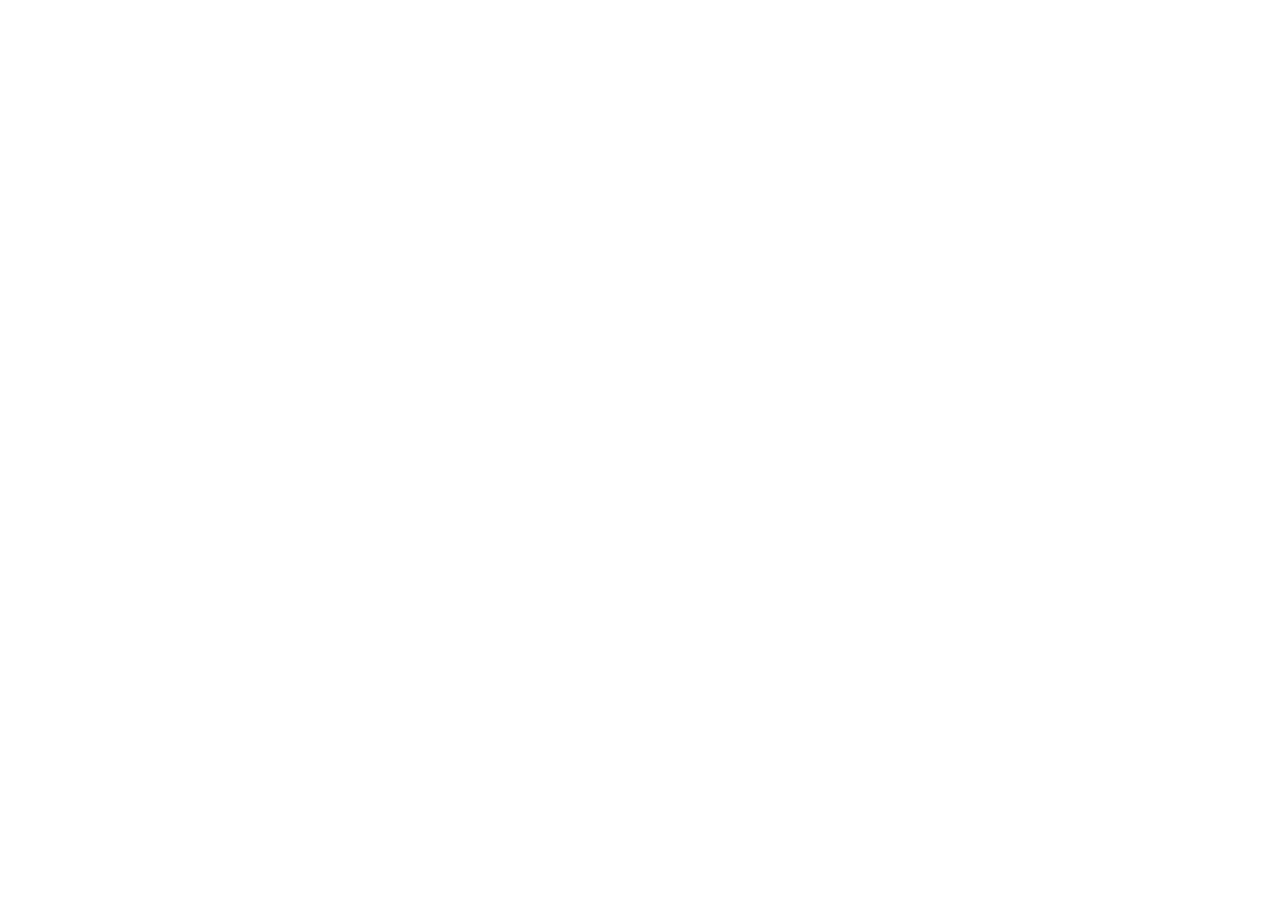
==== index.html @ 57273e9d "first commit" ====
<!DOCTYPE html>
<html lang="fr">
<head> 
<meta charset="UTF-8"> 
<meta name="viewport" content="width=device-width, initial-scale=1.0"> 
<title>AfriTalent — Accueil</title> 
<!-- Bootstrap 5 via CDN : feuille de style --> 
<link 
href="https://cdn.jsdelivr.net/npm/bootstrap@5.3.0/dist/css/bootstrap.min.css" 
rel="stylesheet"> 
<link rel="stylesheet" href="css/style.css">
</head>
<body> 



    
    </body>
</html>
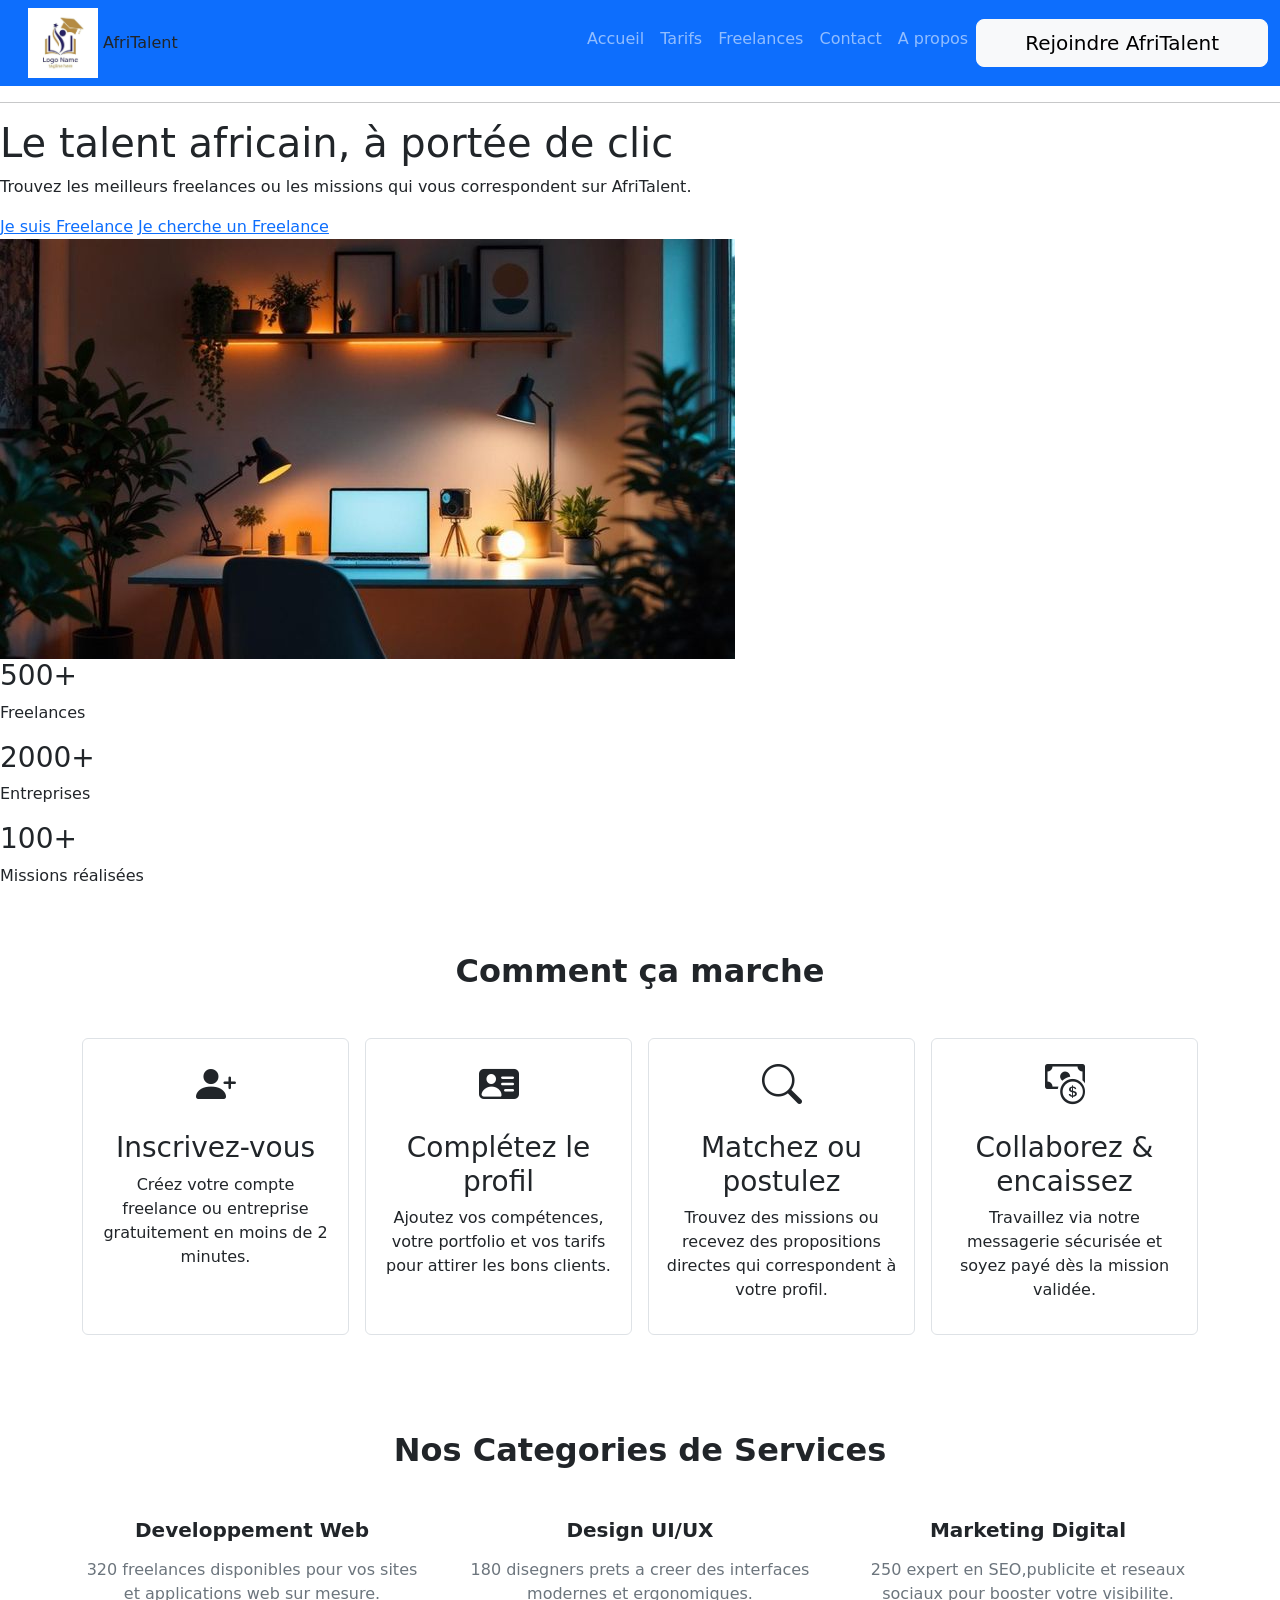
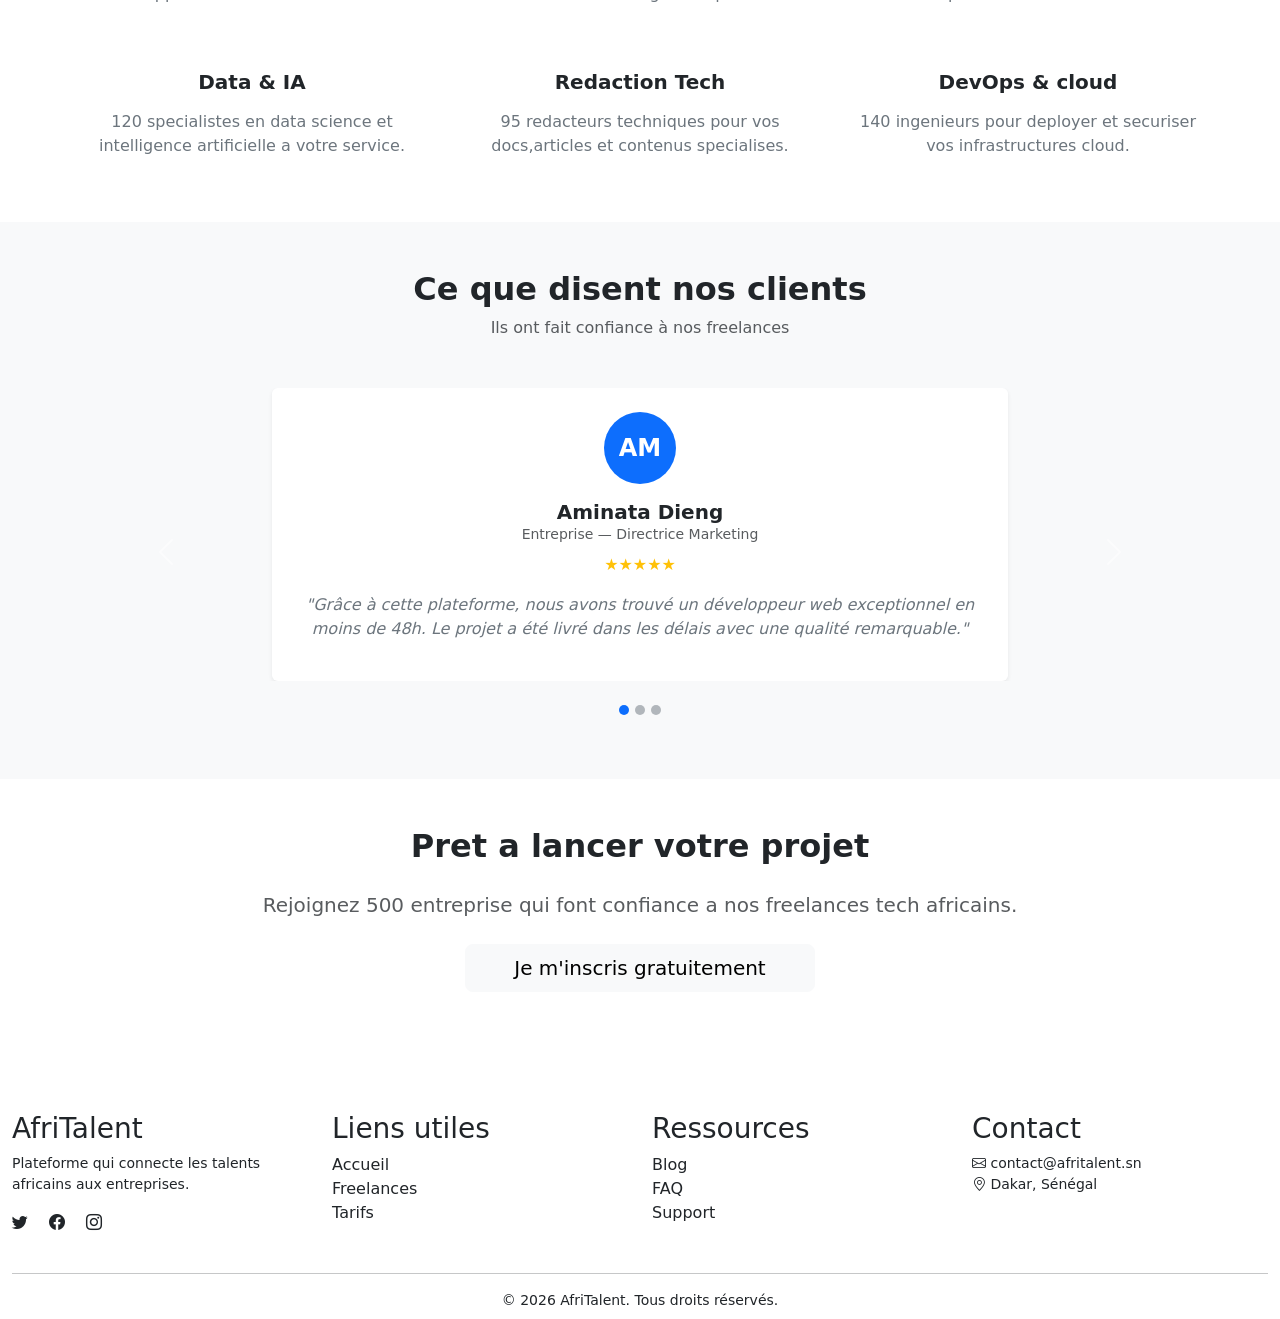
==== commit b46bf0a3: "COMMIT2:Message : HTML : structure complète des 5 pages avec sections et contenu texte" ====
--- a/index.html
+++ b/index.html
@@ -11,6 +11,467 @@
 <link rel="stylesheet" href="css/style.css">
 </head>
 <body> 
+       
+      <script src="https://cdn.jsdelivr.net/npm/bootstrap@5.3.0/dist/js/bootstrap.bundle.min.js"></script>
+      <link href="https://cdn.jsdelivr.net/npm/bootstrap-icons/font/bootstrap-icons.css" rel="stylesheet">
+    
+  
+    <header>
+      <nav class="navbar navbar-expand-lg   bg-primary navbar-dark">
+  <div class="container-fluid">
+    <a class="navbar-brand" href=""></a>
+    <button class="navbar-toggler" type="button" data-bs-toggle="collapse" data-bs-target="#nav-Menu" aria-controls="nav-Menu" aria-expanded="false" aria-label="Toggle navigation">
+      <span class="navbar-toggler-icon"></span>
+    </button>
+   
+
+      
+            <div class="logo">
+                 <img src="images/AfriTalent.jpg" height="70" alt="logo" class="logo AfriTalent"/>
+                 <span class="nom-de-logo">AfriTalent</span>
+               
+            </div>
+            <div class="collapse navbar-collapse" id="nav-Menu">
+             <ul class="navbar-nav ms-auto">
+               <li class="nav-item"><a class="nav-link" href="index.html">Accueil</a></li>
+               <li class="nav-item"><a class="nav-link" href="tarifs.html">Tarifs</a></li>
+              <li class="nav-item"><a class="nav-link" href="Freelances.html">Freelances</a></li>
+              <li class="nav-item"><a class="nav-link" href="contact.html">Contact</a></li>
+               <li class="nav-item"><a class="nav-link" href="about.html">A propos</a></li>
+               
+                <li class="nav-item">
+                <a href="index.html" class="btn btn-light btn-lg px-5">Rejoindre AfriTalent</a>
+                </li>
+                
+             </ul>
+            </div>
+            </div>
+        </nav>
+        
+    </header>
+    <main>
+            <hr>
+            <section class="hero" id="Accueil">
+
+    <div class="hero-container">
+
+        <div class="hero-text">
+            <h1>Le talent africain, à portée de clic</h1>
+
+            <p>
+                Trouvez les meilleurs freelances ou les missions
+                qui vous correspondent sur AfriTalent.
+            </p>
+
+            <div class="hero-buttons">
+                
+                <a href="freelances.html" class="btn1">Je suis Freelance</a>
+                <a href="freelances.html" class="btn2">Je cherche un Freelance</a>
+            </div>
+        </div>
+
+        <div class="hero-image">
+            <img src="images/kodi.jpg" alt="Illustration AfriTalent">
+        </div>
+
+    </div>
+
+    <div class="hero-stats">
+        <div class="stat-card">
+            <h3>500+</h3>
+            <p>Freelances</p>
+        </div>
+
+        <div class="stat-card">
+            <h3>2000+</h3>
+            <p>Entreprises</p>
+        </div>
+
+        <div class="stat-card">
+            <h3>100+</h3>
+            <p>Missions réalisées</p>
+        </div>
+    </div>
+
+</section>
+            
+            <!-- SECTION « COMMENT ÇA MARCHE » -->
+             <section id="comment-ca-marche" class="py-5">
+    <div class="container">
+
+        <h2 class="text-center mb-5">
+            <strong>Comment ça marche</strong>
+        </h2>
+
+        <div class="row text-center g-3">
+
+            <div class="col-md-3">
+                <div class="card h-100 border">
+                    <div class="card-body">
+                        <i class="bi bi-person-plus-fill fs-1"></i>
+                        <h3 class="mt-3">Inscrivez-vous</h3>
+                        <p>
+                            Créez votre compte freelance ou entreprise
+                            gratuitement en moins de 2 minutes.
+                        </p>
+                    </div>
+                </div>
+            </div>
+
+            <div class="col-md-3">
+                <div class="card h-100 border">
+                    <div class="card-body">
+                        <i class="bi bi-person-vcard-fill fs-1"></i>
+                        <h3 class="mt-3">Complétez le profil</h3>
+                        <p>
+                            Ajoutez vos compétences, votre portfolio et vos tarifs
+                            pour attirer les bons clients.
+                        </p>
+                    </div>
+                </div>
+            </div>
+
+            <div class="col-md-3">
+                <div class="card h-100 border">
+                    <div class="card-body">
+                        <i class="bi bi-search fs-1"></i>
+                        <h3 class="mt-3">Matchez ou postulez</h3>
+                        <p>
+                            Trouvez des missions ou recevez des propositions
+                            directes qui correspondent à votre profil.
+                        </p>
+                    </div>
+                </div>
+            </div>
+
+            <div class="col-md-3">
+                <div class="card h-100 border">
+                    <div class="card-body">
+                        <i class="bi bi-cash-coin fs-1"></i>
+                        <h3 class="mt-3">Collaborez & encaissez</h3>
+                        <p>
+                            Travaillez via notre messagerie sécurisée et soyez
+                            payé dès la mission validée.
+                        </p>
+                    </div>
+                </div>
+            </div>
+
+        </div>
+
+    </div>
+</section>
+           
+
+      <!-- section categories de service -->
+
+
+        <section id="categories-services" class="py-5">
+            <div class="container">
+                <h2 class="text-center mb-5" ><strong>  Nos Categories de Services</strong></h2>
+                <div class="row g-5">
+
+
+
+                <!-- <div class="col-lg-4 col-md-6"> -->
+                  <div class="col-12 col-md-6 col-lg-4">
+
+               <article class="service-card text-center">
+                     <h3 class="h5 mb-3"><strong> Developpement Web </strong></h3>
+                     <p class="text-secondary">320 freelances disponibles pour vos sites et applications web sur mesure.</p>
+              </article>
+
+                </div>
+                <!-- <div class="col-lg-4 col-md-6"> -->
+                  <div class="col-12 col-md-6 col-lg-4">
+                    <article class="service-card text-center">
+                     <h3 class="h5 mb-3"><strong> Design UI/UX </strong></h3>
+                     <p class="text-secondary">180 disegners prets a creer des interfaces modernes et ergonomiques.</p>
+                    </article>
+
+                </div>
+                <div class="col-12 col-md-6 col-lg-4">
+                <!-- <div class="col-lg-4 col-md-6"> -->
+                    <article class="service-card text-center">
+                    <h3 class="h5 mb-3"><strong>Marketing Digital</strong></h3>
+                    <p class="text-secondary">250 expert en SEO,publicite et reseaux sociaux pour booster votre visibilite.</p>
+                  </article>
+
+                </div>
+                <div class="col-lg-4 col-md-6">
+                    <article class="service-card text-center">
+                     <h3 class="h5 mb-3"><strong> Data & IA </strong></h3>
+                     <p class="text-secondary">120 specialistes en data science et intelligence artificielle a votre service.</p>
+                    </article>
+
+                </div>
+                <!-- <div class="col-lg-4 col-md-6"> -->
+                  <div class="col-12 col-md-6 col-lg-4">
+                    <article class="service-card text-center">
+                     <h3 class="h5 mb-3"><strong> Redaction Tech</strong></h3>
+                     <p class="text-secondary">95 redacteurs techniques pour vos docs,articles et contenus specialises.</p>
+                    </article>
+
+                </div>
+                <!-- <div class="col-lg-4 col-md-6"> -->
+                  <div class="col-12 col-md-6 col-lg-4">
+                    <article class="service-card text-center">
+                     <h3 class="h5 mb-3"><strong> DevOps & cloud</strong> </h3>
+                     <p class="text-secondary">140 ingenieurs pour deployer et securiser vos infrastructures cloud. </p>
+                    </article>
+
+                </div>
+                 </div>
+       </div>
+       </section>
+       <!-- < SECTION TEMOIGNAGES> -->
+       
+    <section class="py-5 bg-light">
+      <div class="container">
+        <h2 class="text-center fw-bold mb-2">Ce que disent nos clients</h2>
+        <p class="text-center text-muted mb-5">
+          Ils ont fait confiance à nos freelances
+        </p>
+
+        <div
+          id="carouselTemoignages"
+          class="carousel slide"
+          data-bs-ride="carousel"
+        >
+          <div class="carousel-inner">
+            <div class="carousel-item active">
+              <div class="row justify-content-center">
+                <div class="col-md-8">
+                  <div class="card border-0 shadow-sm p-4 text-center">
+                    <div class="d-flex justify-content-center mb-3">
+                      <div
+                        class="rounded-circle bg-primary text-white d-flex align-items-center justify-content-center fw-bold"
+                        style="width: 72px; height: 72px; font-size: 1.5rem"
+                      >
+                        AM
+                      </div>
+                    </div>
+                    <h5 class="mb-0 fw-semibold">Aminata Dieng</h5>
+                    <p class="text-muted small mb-2">
+                      Entreprise — Directrice Marketing
+                    </p>
+                    <div class="text-warning mb-3">
+                      &#9733;&#9733;&#9733;&#9733;&#9733;
+                    </div>
+                    <p class="fst-italic text-secondary">
+                      "Grâce à cette plateforme, nous avons trouvé un
+                      développeur web exceptionnel en moins de 48h. Le projet a
+                      été livré dans les délais avec une qualité remarquable."
+                    </p>
+                  </div>
+                </div>
+              </div>
+            </div>
+
+            <div class="carousel-item">
+              <div class="row justify-content-center">
+                <div class="col-md-8">
+                  <div class="card border-0 shadow-sm p-4 text-center">
+                    <div class="d-flex justify-content-center mb-3">
+                      <div
+                        class="rounded-circle bg-success text-white d-flex align-items-center justify-content-center fw-bold"
+                        style="width: 72px; height: 72px; font-size: 1.5rem"
+                      >
+                        AD
+                      </div>
+                    </div>
+                    <h5 class="mb-0 fw-semibold">Aissatou Diao</h5>
+                    <p class="text-muted small mb-2">
+                      Développeuse Front End & Entrepreneur
+                    </p>
+                    <div class="text-warning mb-3">
+                      &#9733;&#9733;&#9733;&#9733;&#9734;
+                    </div>
+                    <p class="fst-italic text-secondary">
+                      "Une plateforme très bien faite. Les clients sont sérieux
+                      et les paiements toujours à temps. Je recommande vivement
+                      !"
+                    </p>
+                  </div>
+                </div>
+              </div>
+            </div>
+
+            <div class="carousel-item">
+              <div class="row justify-content-center">
+                <div class="col-md-8">
+                  <div class="card border-0 shadow-sm p-4 text-center">
+                    <div class="d-flex justify-content-center mb-3">
+                      <div
+                        class="rounded-circle bg-warning text-white d-flex align-items-center justify-content-center fw-bold"
+                        style="width: 72px; height: 72px; font-size: 1.5rem"
+                      >
+                        NF
+                      </div>
+                    </div>
+                    <h5 class="mb-0 fw-semibold">Ndeye Fatou</h5>
+                    <p class="text-muted small mb-2">
+                      Entrepreneur — Gestionnaire de projet
+                    </p>
+                    <div class="text-warning mb-3">
+                      &#9733;&#9733;&#9733;&#9733;&#9733;
+                    </div>
+                    <p class="fst-italic text-secondary">
+                      "Le meilleur investissement pour notre startup. Nos
+                      freelances en développement IA ont transformé nos
+                      processus métier."
+                    </p>
+                  </div>
+                </div>
+              </div>
+            </div>
+          </div>
+          <button
+            class="carousel-control-prev"
+            type="button"
+            data-bs-target="#carouselTemoignages"
+            data-bs-slide="prev"
+          >
+            <span class="carousel-control-prev-icon"></span>
+            <span class="visually-hidden">Précédent</span>
+          </button>
+          <button
+            class="carousel-control-next"
+            type="button"
+            data-bs-target="#carouselTemoignages"
+            data-bs-slide="next"
+          >
+            <span class="carousel-control-next-icon"></span>
+            <span class="visually-hidden">Suivant</span>
+          </button>
+          <div class="carousel-indicators position-relative mt-4">
+            <button
+              type="button"
+              data-bs-target="#carouselTemoignages"
+              data-bs-slide-to="0"
+              class="active bg-primary"
+              aria-current="true"
+              style="
+                width: 10px;
+                height: 10px;
+                border-radius: 50%;
+                border: none;
+              "
+            ></button>
+            <button
+              type="button"
+              data-bs-target="#carouselTemoignages"
+              data-bs-slide-to="1"
+              class="bg-secondary"
+              style="
+                width: 10px;
+                height: 10px;
+                border-radius: 50%;
+                border: none;
+              "
+            ></button>
+            <button
+              type="button"
+              data-bs-target="#carouselTemoignages"
+              data-bs-slide-to="2"
+              class="bg-secondary"
+              style="
+                width: 10px;
+                height: 10px;
+                border-radius: 50%;
+                border: none;
+              "
+            ></button>
+          </div>
+        </div>
+      </div>
+    </section>
+    <script src="https://cdn.jsdelivr.net/npm/bootstrap@5.3.3/dist/js/bootstrap.bundle.min.js"></script>
+    <script src="https://cdn.jsdelivr.net/npm/bootstrap@5.3.3/dist/js/bootstrap.bundle.min.js"></script> 
+ <!-- SECTION  APPEL A L'ACTION (CTA) -->
+     <section id="cta" class="py-5 bg-white text-center ">
+        <div class="container">
+            <h2 class="fw-bold mb-4">Pret a lancer votre projet</h2>
+            <p class="lead mb-4 text-muted"><strong> Rejoignez 500 entreprise qui font confiance a nos freelances tech africains.</strong></p>
+            <div class="col-lg-6 mx-auto">
+            <a href="contact.html" class="btn btn-light btn-lg px-5">
+                Je m'inscris gratuitement
+            </a>
+        </div>
+        </div>
+        </section>
+    </section>
+    </div>
+    </section>
+    </div>
+    </main>
+     <!-- /Section FOOTER// -->
+ 
+ <footer class=" pt-4 pb-2 mt-5"  >
+  <div class="container-fluid">
+    <div class="row">  
+      
+      <!-- Colonne 1 : AfriTalent -->
+       <div class="col-md-3 mb-3">
+        <h3>AfriTalent</h3>
+        <p class="small">Plateforme qui connecte les talents africains aux entreprises.</p>
+        <a href="#" class="text-dark me-3"><i class="bi bi-twitter"></i></a>
+        <a href="#"  class="text-dark me-3"><i class="bi bi-facebook"></i></a>
+        <a href="#" class="text-dark"><i class="bi bi-instagram"></i></a>
+      </div>  
+
+      <!-- Colonne 2 : Liens utiles -->
+       <div class="col-md-3 mb-3">
+        <h3>Liens utiles</h3>
+        <ul class="list-unstyled">
+          <li><a href="index.html" class="text-dark text-decoration-none">Accueil</a></li>
+          <li><a href="freelances.html" class="text-dark text-decoration-none">Freelances</a></li>
+          <li><a href="tarifs.html" class="text-dark text-decoration-none">Tarifs</a></li>
+        </ul>
+      </div>  
+
+      <!-- Colonne 3 : Ressources -->
+       <div class="col-md-3 mb-3">
+        <h3>Ressources</h3>
+        <ul class="list-unstyled">
+          <li><a href="#" class="text-dark text-decoration-none">Blog</a></li>
+          <li><a href="#" class="text-dark text-decoration-none">FAQ</a></li>
+          <li><a href="#" class="text-dark text-decoration-none">Support</a></li>
+        </ul>
+      </div> 
+
+      <!-- Colonne 4 : Contact -->
+      <div class="col-md-3 mb-3">
+        <h3>Contact</h3>
+        <p class="small text-dark text-decoration-none">
+          <i class="bi bi-envelope"></i> contact@afritalent.sn<br>
+          <i class="bi bi-geo-alt"></i> Dakar, Sénégal
+        </p>
+      </div>
+
+    </div>  
+
+    <!-- Ligne copyright avec année dynamique -->
+     <hr class="bg-secondary">
+    <p class="text-center small mb-0">
+      © <span id="year"></span> AfriTalent. Tous droits réservés.
+    </p>
+  </div>  
+
+  
+  </footer>
+<script>
+  document.getElementById('year').textContent = new Date().getFullYear();
+</script>
+<link href="https://cdn.jsdelivr.net/npm/bootstrap-icons/font/bootstrap-icons.css" rel="stylesheet">
+        
+
+   
+ <link href="https://cdn.jsdelivr.net/npm/bootstrap-icons/font/bootstrap-icons.css" rel="stylesheet">
+     
+    
+
+     
 
 
 
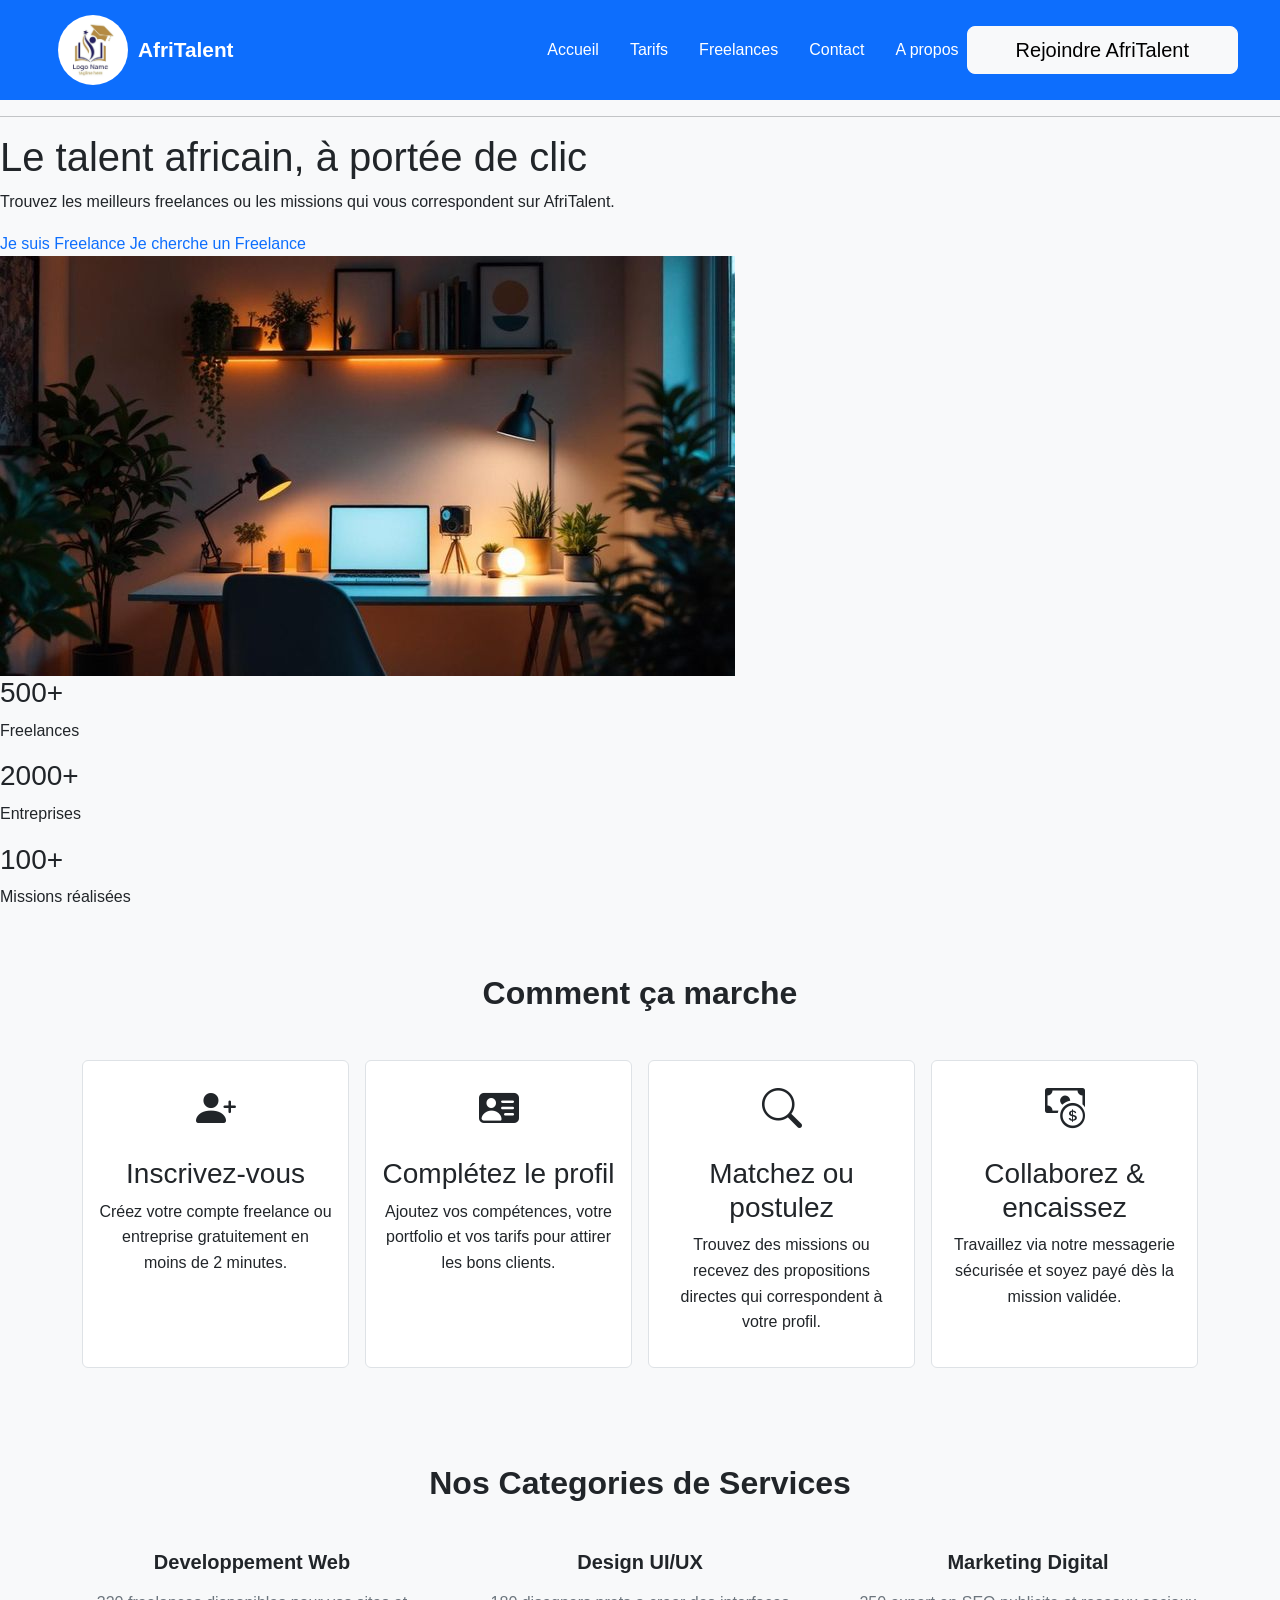
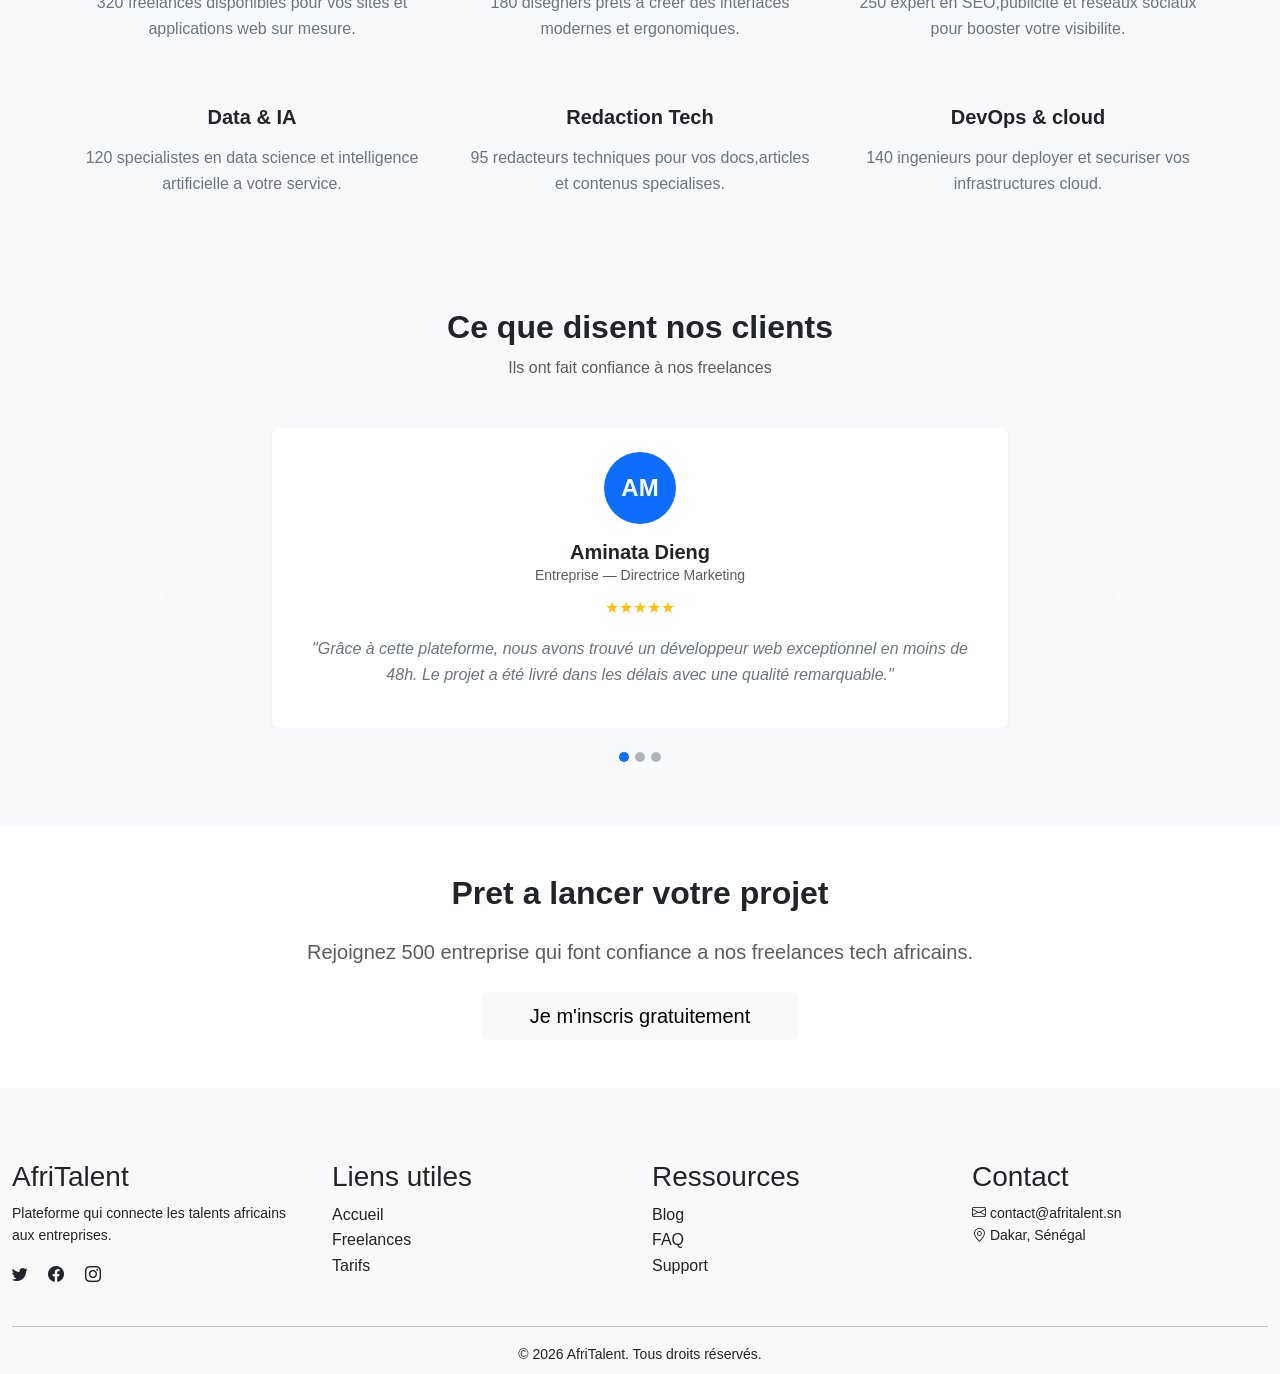
==== commit 797ef1c5: "COMMIT3:Message : CSS : variables, typographie, layout général et styles de base" ====
--- a/index.html
+++ b/index.html
@@ -467,14 +467,14 @@
         
 
    
- <link href="https://cdn.jsdelivr.net/npm/bootstrap-icons/font/bootstrap-icons.css" rel="stylesheet">
-     
+ 
+ 
     
 
-     
-
-
-
+
+         
     
-    </body>
+   
+</header>
+</body>
 </html>
--- a/css/style.css
+++ b/css/style.css
@@ -0,0 +1,84 @@
+/* COMMIT3 */
+/* Variables */
+:root{
+    --primary-color:#0d6efd;
+    --secondary-color:#6c757d;
+    --accent-color:#ffc107;
+    --dark-color:#212529;
+    --light-color:#f8f9fa;
+    --white-color:#ffffff;
+
+    --font-title:'Poppins', sans-serif;
+    --font-text:'Inter', sans-serif;
+
+    --spacing-sm:10px;
+    --spacing-md:20px;
+    --spacing-lg:40px;
+}
+
+/* Reset */
+*{
+    margin:0;
+    padding:0;
+    box-sizing:border-box;
+}
+
+/* Base */
+body{
+    font-family:var(--font-text);
+    background-color:var(--light-color);
+    color:var(--dark-color);
+    line-height:1.6;
+}
+
+h1,h2,h3,h4,h5,h6{
+    font-family:var(--font-title);
+}
+
+a{
+    text-decoration:none;
+}
+
+img{
+    max-width:100%;
+    display:block;
+}
+
+/* Navbar */
+.navbar{
+    padding:15px 30px;
+}
+
+.logo{
+    display:flex;
+    align-items:center;
+    gap:10px;
+}
+
+.logo img{
+    width:70px;
+    height:70px;
+    border-radius:50%;
+    object-fit:cover;
+}
+
+.nom-de-logo{
+    color:white;
+    font-size:1.3rem;
+    font-weight:700;
+    font-family:var(--font-title);
+}
+
+.navbar-nav{
+    align-items:center;
+}
+
+.navbar-nav .nav-link{
+    color:white !important;
+    font-weight:500;
+    margin-left:15px;
+}
+
+.navbar-nav .nav-link:hover{
+    color:var(--accent-color) !important;
+}
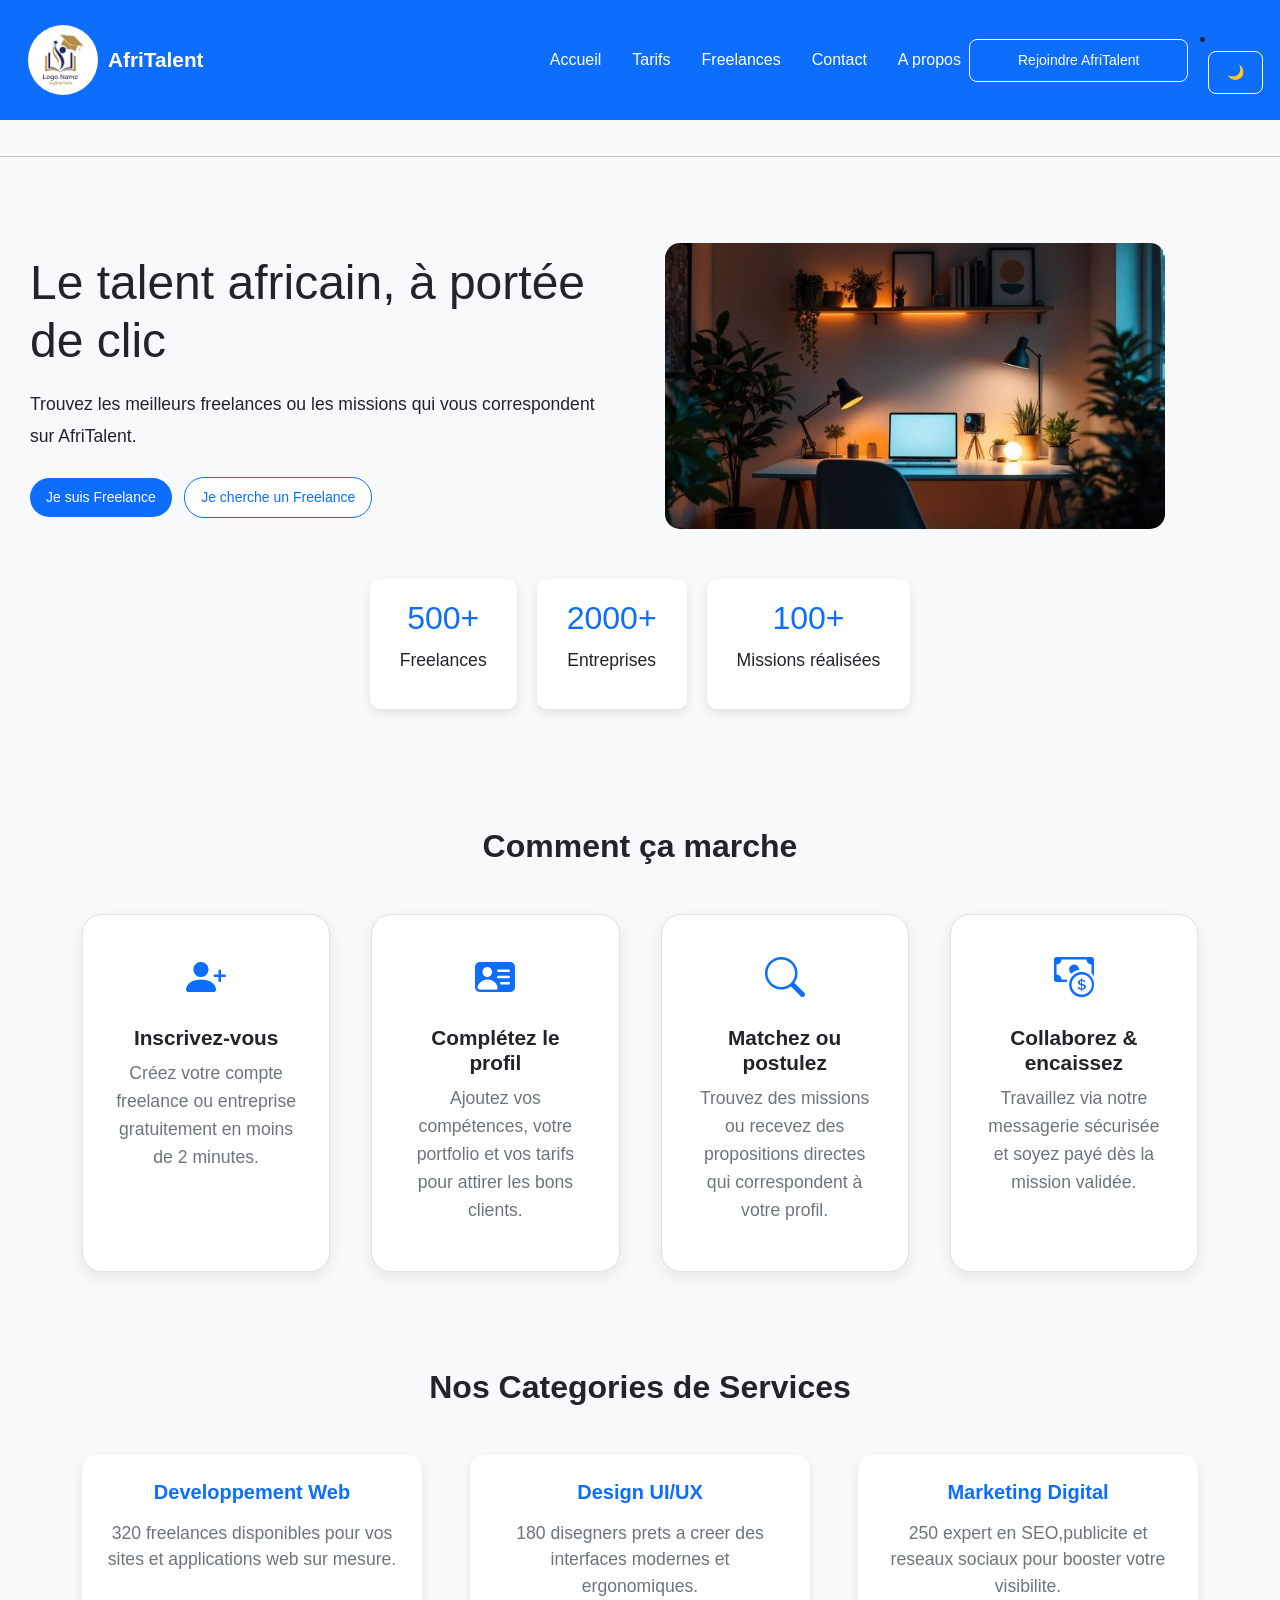
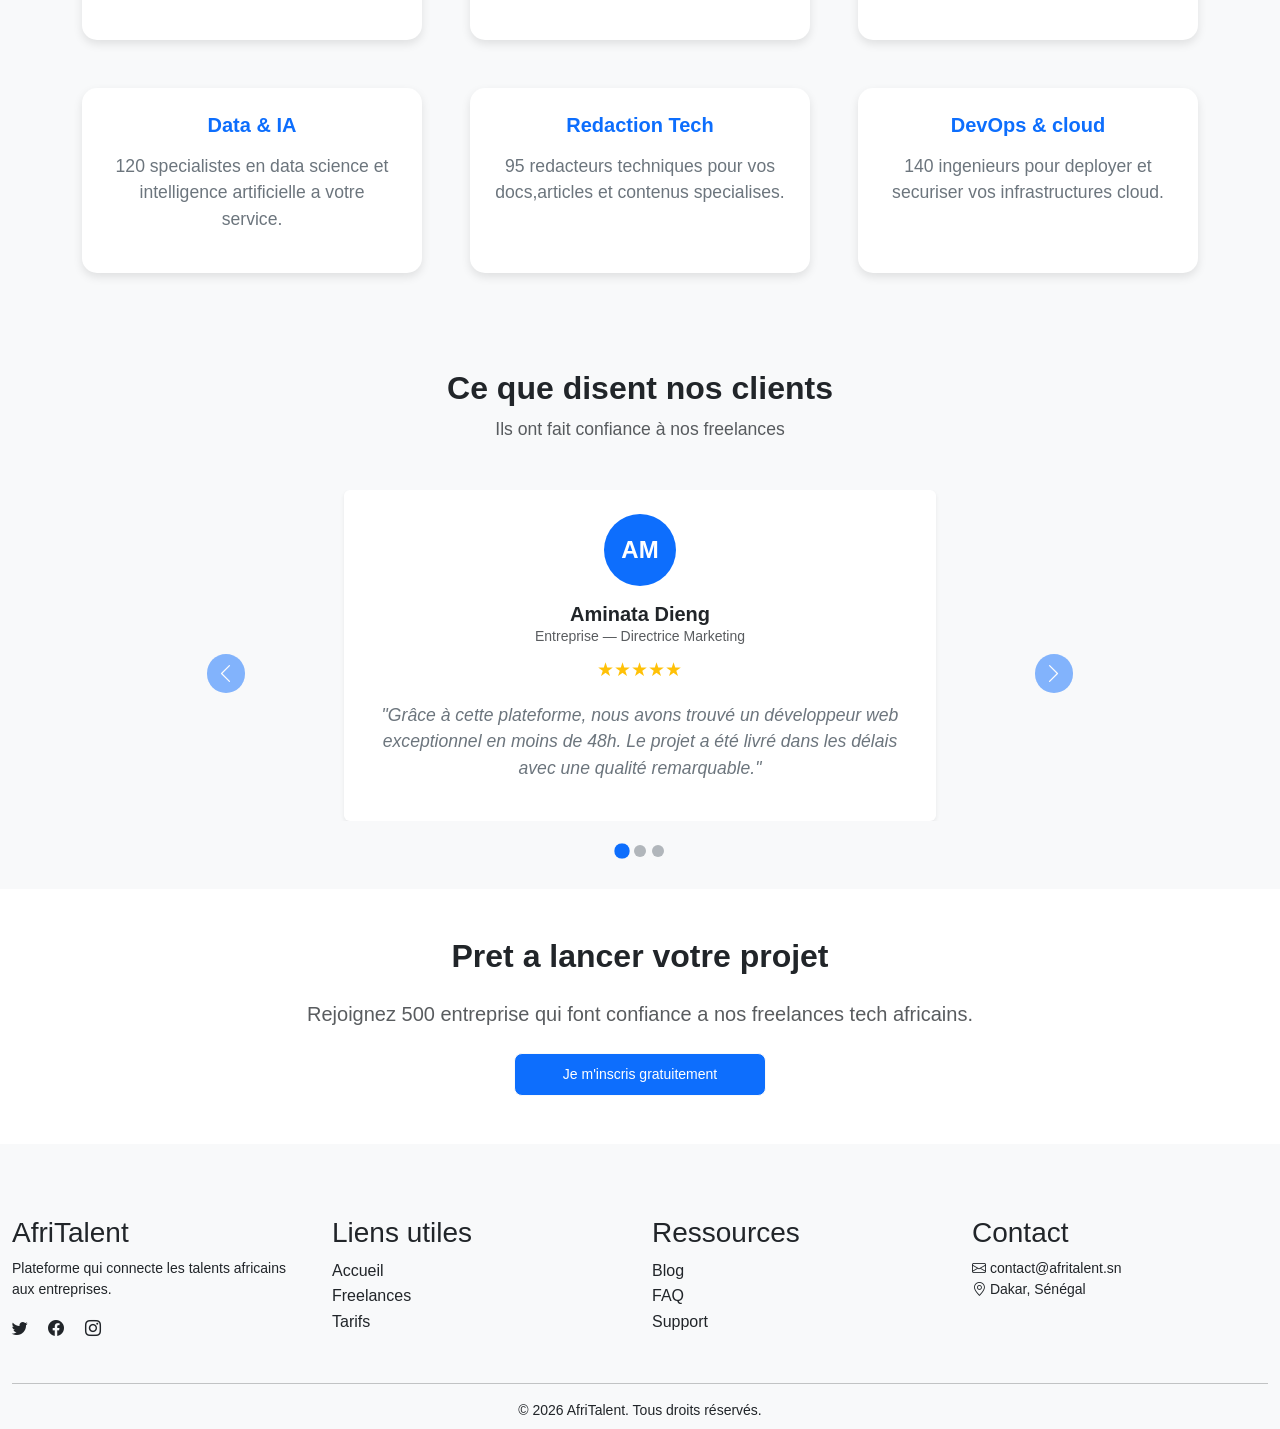
==== commit 49306f57: "COMMIT6:Message : JS : dark mode avec localStorage, navbar dynamique au scroll" ====
--- a/index.html
+++ b/index.html
@@ -10,14 +10,11 @@
 rel="stylesheet"> 
 <link rel="stylesheet" href="css/style.css">
 </head>
-<body> 
-       
+<body>  
       <script src="https://cdn.jsdelivr.net/npm/bootstrap@5.3.0/dist/js/bootstrap.bundle.min.js"></script>
       <link href="https://cdn.jsdelivr.net/npm/bootstrap-icons/font/bootstrap-icons.css" rel="stylesheet">
-    
-  
     <header>
-      <nav class="navbar navbar-expand-lg   bg-primary navbar-dark">
+      <nav class="navbar navbar-expand-lg   bg-primary navbar-dark fixed-top">
   <div class="container-fluid">
     <a class="navbar-brand" href=""></a>
     <button class="navbar-toggler" type="button" data-bs-toggle="collapse" data-bs-target="#nav-Menu" aria-controls="nav-Menu" aria-expanded="false" aria-label="Toggle navigation">
@@ -46,9 +43,15 @@
              </ul>
             </div>
             </div>
+           <li class="nav-item">
+   <button id="theme-toggle" class="btn btn-outline-light ms-2">🌙</button>
+</li>
+
+        <button id="top-btn">↑</button>   
+            
         </nav>
         
-    </header>
+    
     <main>
             <hr>
             <section class="hero" id="Accueil">
@@ -386,8 +389,8 @@
         </div>
       </div>
     </section>
-    <script src="https://cdn.jsdelivr.net/npm/bootstrap@5.3.3/dist/js/bootstrap.bundle.min.js"></script>
-    <script src="https://cdn.jsdelivr.net/npm/bootstrap@5.3.3/dist/js/bootstrap.bundle.min.js"></script> 
+    <!-- <script src="https://cdn.jsdelivr.net/npm/bootstrap@5.3.3/dist/js/bootstrap.bundle.min.js"></script> -->
+    <!--  -->
  <!-- SECTION  APPEL A L'ACTION (CTA) -->
      <section id="cta" class="py-5 bg-white text-center ">
         <div class="container">
@@ -467,12 +470,9 @@
         
 
    
- 
- 
+
     
-
-
-         
+<script src="js/main.js"></script>
     
    
 </header>
--- a/css/style.css
+++ b/css/style.css
@@ -81,4 +81,552 @@
 
 .navbar-nav .nav-link:hover{
     color:var(--accent-color) !important;
-}+}
+
+
+
+    /* COMMIT4 */
+
+
+
+    * hero */
+.hero{
+    padding: 80px 5%;
+}
+
+.hero-container{
+    display: flex;
+    align-items: center;
+    justify-content: space-between;
+    gap: 50px;
+}
+
+.hero-text{
+    flex: 1;
+}
+
+.hero-text h1{
+    font-size: 3rem;
+    margin-bottom: 20px;
+}
+
+.hero-text p{
+    font-size: 1.1rem;
+    line-height: 1.8;
+    margin-bottom: 25px;
+}
+
+.btn{
+    display: inline-block;
+    padding: 12px 24px;
+    background-color: #0d6efd;
+    color: white;
+    text-decoration: none;
+    border-radius: 8px;
+}
+
+.hero-image{
+    flex: 1;
+}
+
+.hero-image img{
+    width: 100%;
+    max-width: 500px;
+    border-radius: 15px;
+}
+
+.hero-stats{
+    display: flex;
+    justify-content: center;
+    gap: 20px;
+    margin-top: 50px;
+    flex-wrap: wrap;
+}
+
+.stat-card{
+    background: white;
+    padding: 20px 30px;
+    border-radius: 10px;
+    text-align: center;
+    box-shadow: 0 4px 10px rgba(0,0,0,0.1);
+}
+
+.stat-card h3{
+    font-size: 2rem;
+    color: #0d6efd;
+    margin-bottom: 10px;
+}
+/* comment ca marce */
+
+#comment-ca-marche{
+    background:#f8f9fa;
+}
+
+#comment-ca-marche .row{
+    display:grid;
+    grid-template-columns:repeat(auto-fit,minmax(250px,1fr));
+    gap:25px;
+}
+
+#comment-ca-marche .col-md-3{
+    width:100%;
+}
+
+#comment-ca-marche .card{
+    border:none;
+    border-radius:20px;
+    padding:15px;
+    height:100%;
+    background:white;
+    box-shadow:0 5px 15px rgba(0,0,0,0.08);
+    transition:all 0.3s ease;
+}
+
+#comment-ca-marche .card:hover{
+    transform:translateY(-10px);
+    box-shadow:0 15px 30px rgba(0,0,0,0.15);
+}
+
+#comment-ca-marche i{
+    font-size:3rem;
+    color:#0d6efd;
+}
+
+#comment-ca-marche h3{
+    font-size:1.3rem;
+    font-weight:700;
+    margin-top:15px;
+}
+
+#comment-ca-marche p{
+    color:#6c757d;
+    line-height:1.6;
+}
+
+/* categorie de service */
+.service-card{
+    background: white;
+    padding: 25px;
+    border-radius: 15px;
+    box-shadow: 0 4px 10px rgba(0,0,0,0.1);
+    transition: all 0.3s ease;
+    height: 100%;
+}
+
+.service-card:hover{
+    transform: translateY(-10px);
+    box-shadow: 0 10px 20px rgba(0,0,0,0.15);
+}
+
+.service-card h3{
+    color: #0d6efd;
+.service-card{
+    background: white;
+    padding: 25px;
+    border-radius: 15px;
+    box-shadow: 0 4px 10px rgba(0,0,0,0.1);
+    transition: all 0.3s ease;
+    height: 100%;
+}
+}
+
+.service-card:hover{
+    transform: translateY(-10px);
+    box-shadow: 0 10px 20px rgba(0,0,0,0.15);
+}
+
+.service-card h3{
+    color: #0d6efd;
+}
+/* temoignages */
+
+.testimonial-card {
+  border-radius: 20px;
+  background: #fff;
+  transition: all 0.35s ease;
+  min-height: 320px;
+}
+
+.testimonial-card:hover {
+  transform: translateY(-10px);
+  box-shadow: 0 1rem 2rem rgba(0, 0, 0, 0.15) !important;
+}
+
+/* Avatar */
+
+.testimonial-card .rounded-circle {
+  transition: transform 0.3s ease;
+}
+
+.testimonial-card:hover .rounded-circle {
+  transform: scale(1.1);
+}
+
+/* Nom */
+
+.testimonial-card h5 {
+  color: #212529;
+  font-weight: 700;
+}
+
+/* Fonction */
+
+.testimonial-card .small {
+  letter-spacing: 0.5px;
+}
+
+/* Etoiles */
+
+.text-warning {
+  font-size: 1.2rem;
+}
+
+/* Citation */
+
+.testimonial-card .fst-italic {
+  line-height: 1.8;
+  font-size: 1rem;
+}
+
+/* Carousel */
+
+#carouselTemoignages {
+  max-width: 900px;
+  margin: auto;
+}
+
+/* Boutons précédent/suivant */
+
+.carousel-control-prev,
+.carousel-control-next {
+  width: 8%;
+}
+
+.carousel-control-prev-icon,
+.carousel-control-next-icon {
+  background-color: #0d6efd;
+  border-radius: 50%;
+  padding: 1.2rem;
+  background-size: 55%;
+}
+
+/* Indicateurs */
+
+.carousel-indicators {
+  margin-bottom: -1rem;
+}
+
+.carousel-indicators button {
+  width: 12px !important;
+  height: 12px !important;
+  border-radius: 50%;
+  opacity: 0.5;
+  transition: all 0.3s ease;
+}
+
+.carousel-indicators button.active {
+  opacity: 1;
+  transform: scale(1.3);
+  background-color: #0d6efd !important;
+}
+
+/* Animation apparition */
+
+.carousel-item {
+  transition: transform 0.6s ease-in-out;
+}
+/* Empêche le défilement horizontal */
+html, body{
+    overflow-x:hidden;
+    width:100%;
+}
+
+/* partie Freelance */
+
+/* Section profils */
+
+.profile .card{
+    border: 1px solid #ddd;
+    border-radius: 12px;
+    overflow: hidden;
+    transition: 0.3s ease;
+    height: 100%;
+}
+
+/* Effet hover  */
+.profile .card:hover{
+    transform: translateY(-8px);
+    box-shadow: 0 8px 20px rgba(0,0,0,0.15);
+}
+
+/* Images mêmes dimensions */
+.profile img{
+    height: 250px;
+    width: 100%;
+    object-fit: cover;
+}
+
+/* Corps de carte */
+.profile .card-body{
+    text-align: center;
+    padding: 20px;
+}
+
+/* Bouton */
+.profile .btn{
+    border-radius: 30px;
+    padding: 8px 20px;
+}
+
+/* Section Apropos */
+
+/* SECTION EQUIPE */
+
+.team-card{
+    border: none;
+    border-radius: 15px;
+    overflow: hidden;
+    transition: all 0.3s ease;
+    padding-bottom: 20px;
+}
+
+/* effet hover */
+.team-card:hover{
+    transform: translateY(-10px);
+    box-shadow: 0 10px 25px rgba(0,0,0,0.15);
+}
+
+/* images */
+.team-card img{
+    height: 300px;
+    width: 100%;
+    object-fit: cover;
+}
+
+/* noms */
+.team-card h4{
+    margin-top: 15px;
+    font-size: 20px;
+    font-weight: 600;
+}
+
+/* poste */
+.poste{
+    color: gray;
+    margin-bottom: 15px;
+}
+
+/* réseaux */
+.social-links a{
+    font-size: 22px;
+    margin: 0 10px;
+    color: #198754;
+    transition: 0.3s;
+}
+
+.social-links a:hover{
+    color: black;
+}
+
+
+
+/* SECTION VALEURS about */
+
+.valeur-card{
+    background: white;
+    border: 1px solid #ddd;     
+    border-radius: 12px;
+    padding: 25px;
+    text-align: center;
+    height: 100%;
+    transition: 0.3s;
+}
+
+/* effet hover */
+.valeur-card:hover{
+    transform: translateY(-5px);
+    box-shadow: 0 5px 15px rgba(0,0,0,0.12);
+}
+
+/* icônes */
+.valeur-card i{
+    font-size: 30px;
+    color: #0d6efd;
+    margin-bottom: 10px;
+}
+
+ /* les 2 button  CTA du hero */
+.btn1,
+.btn2{
+    text-decoration: none;
+    padding: 8px 16px;      
+    font-size: 14px;        
+    border-radius: 20px;
+    font-weight: 500;
+    display: inline-block;
+    transition: 0.3s ease;
+}
+
+.btn1{
+    background-color: #0d6efd;
+    color: white;
+    margin-right: 8px;
+}
+
+.btn2{
+    background-color: white;
+    color: #0d6efd;
+    border: 1px solid #0d6efd;
+}
+
+.btn1:hover,
+.btn2:hover{
+    transform: translateY(-2px);
+}
+
+
+
+
+
+/* ===== COMMIT 5 : RESPONSIVE DESIGN ===== */
+
+/* Empêche le scroll horizontal */
+body {
+    overflow-x: hidden;
+}
+
+/* -------- MOBILE FIRST (375px par défaut) -------- */
+
+/* Textes */
+h1 {
+    font-size: 1.8rem;
+}
+
+p {
+    font-size: 1rem;
+    line-height: 1.5;
+}
+
+/* Images adaptatives */
+img {
+    max-width: 100%;
+    height: auto;
+}
+
+/* Boutons */
+.btn {
+    font-size: 14px;
+    padding: 10px 18px;
+}
+
+/* Navbar mobile */
+@media (max-width: 767px) {
+
+    .navbar-collapse {
+        background: #0d6efd;   /* bleu bootstrap */
+        padding: 15px;
+        border-radius: 8px;
+        margin-top: 10px;
+    }
+
+    .navbar-nav {
+        text-align: center;
+    }
+
+    .navbar-nav .nav-link {
+        padding: 10px;
+    }
+
+    /* cartes en pleine largeur mobile */
+    .card {
+        margin-bottom: 20px;
+    }
+
+    /* sections moins espacées */
+    section {
+        padding: 30px 15px;
+    }
+}
+
+/* -------- TABLETTE (768px) -------- */
+@media (min-width: 768px) {
+
+    h1 {
+        font-size: 2.2rem;
+    }
+
+    p {
+        font-size: 1rem;
+    }
+
+    section {
+        padding: 50px 20px;
+    }
+}
+
+/* -------- DESKTOP (1200px+) -------- */
+@media (min-width: 1200px) {
+
+    h1 {
+        font-size: 2.5rem;
+    }
+
+    p {
+        font-size: 1.1rem;
+    }
+
+    section {
+        padding: 70px 30px;
+    }
+}
+
+
+
+
+
+/* DARK MODE */
+.dark-mode {
+    background-color: #121212;
+    color: white;
+}
+
+/* NAVBAR AU SCROLL */
+.nav-scroll {
+    background-color: #0d6efd !important;
+    box-shadow: 0 4px 8px rgba(0,0,0,0.3);
+    padding: 5px 0;
+    transition: all 0.3s ease;
+}
+
+/* BOUTON RETOUR EN HAUT */
+#top-btn {
+    position: fixed;
+    bottom: 20px;
+    right: 20px;
+    display: none;
+    border: none;
+    padding: 10px 15px;
+    cursor: pointer;
+    border-radius: 50%;
+}
+
+
+
+
+.navbar {
+  transition: all 0.3s ease;
+  padding: 25px 0;
+}
+.navbar-scrolled {
+  padding: 10px 0 !important;
+  box-shadow: 0 4px 15px rgba(0,0,0,0.2);
+  background-color: #0a58ca !important;
+}
+
+
+body {
+  padding-top: 140px; /* 70px navbar bleue + 70px barre filtres */
+}
+
+
+
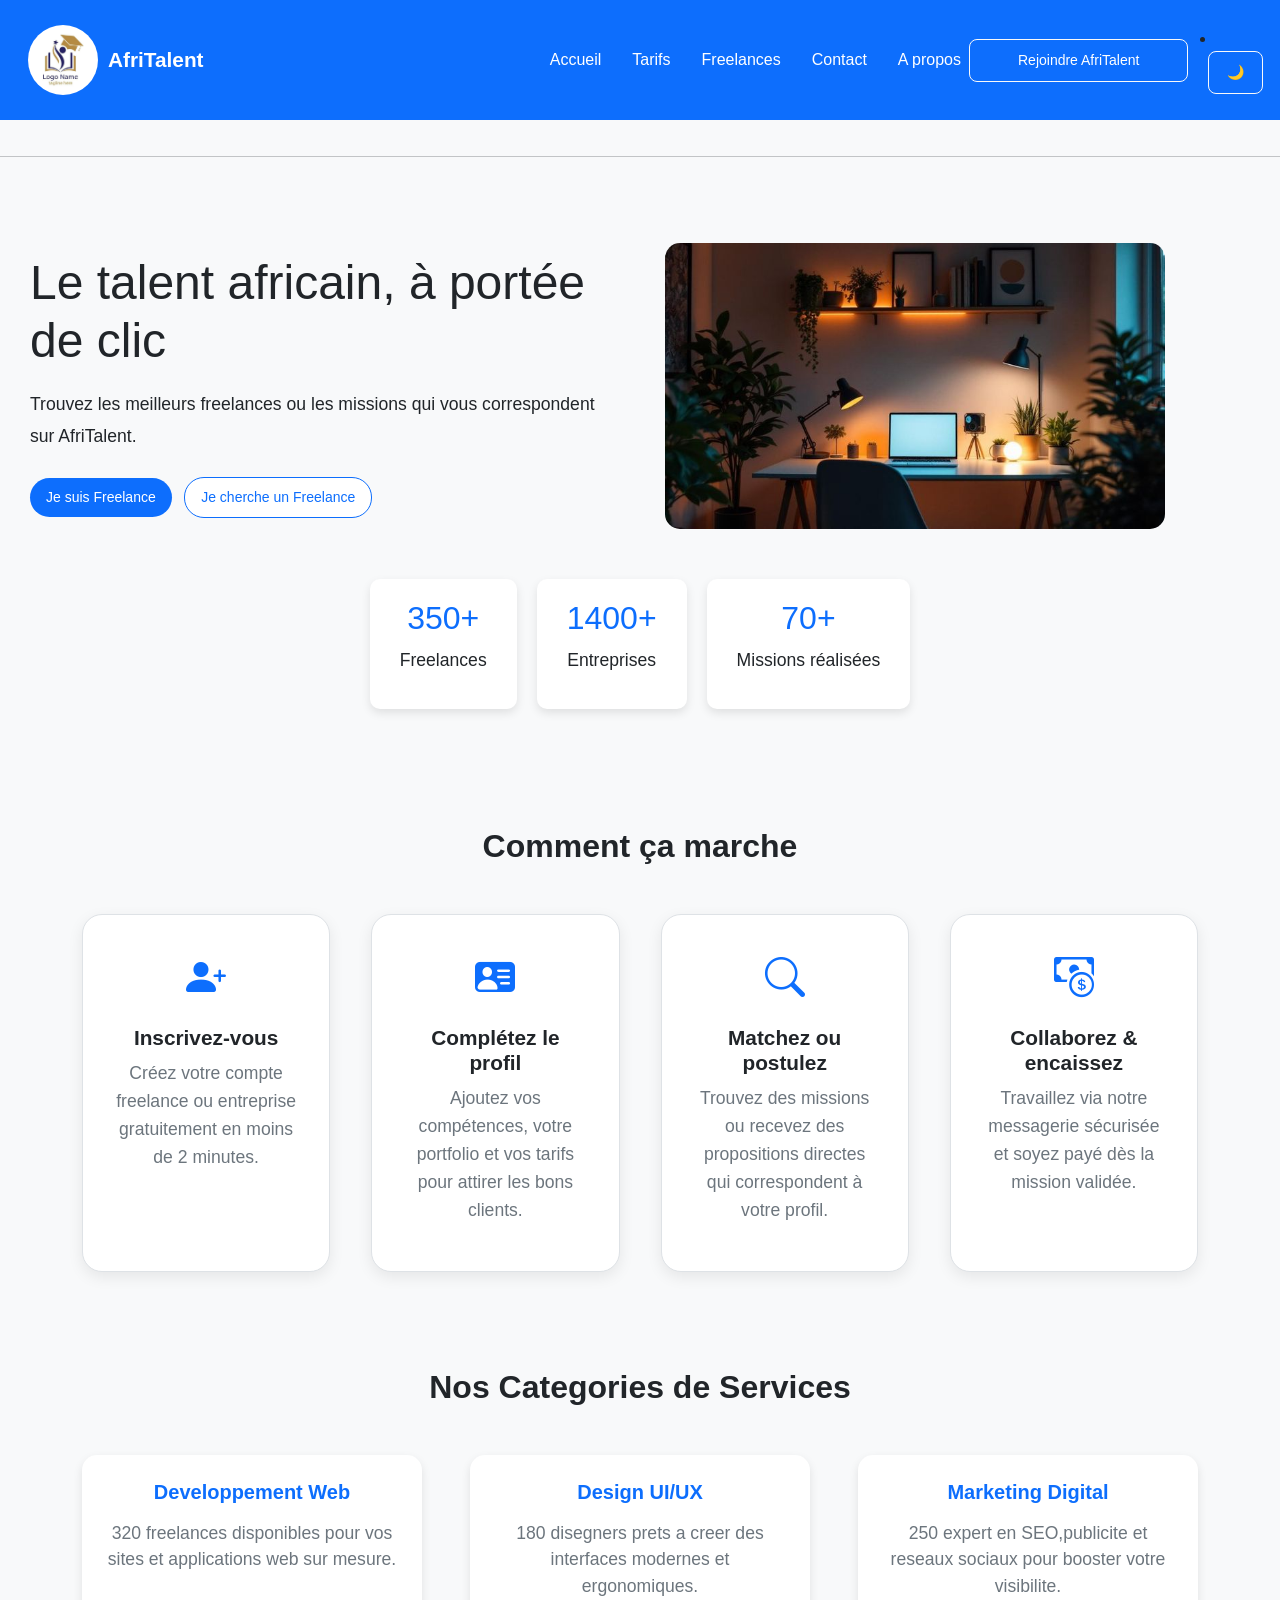
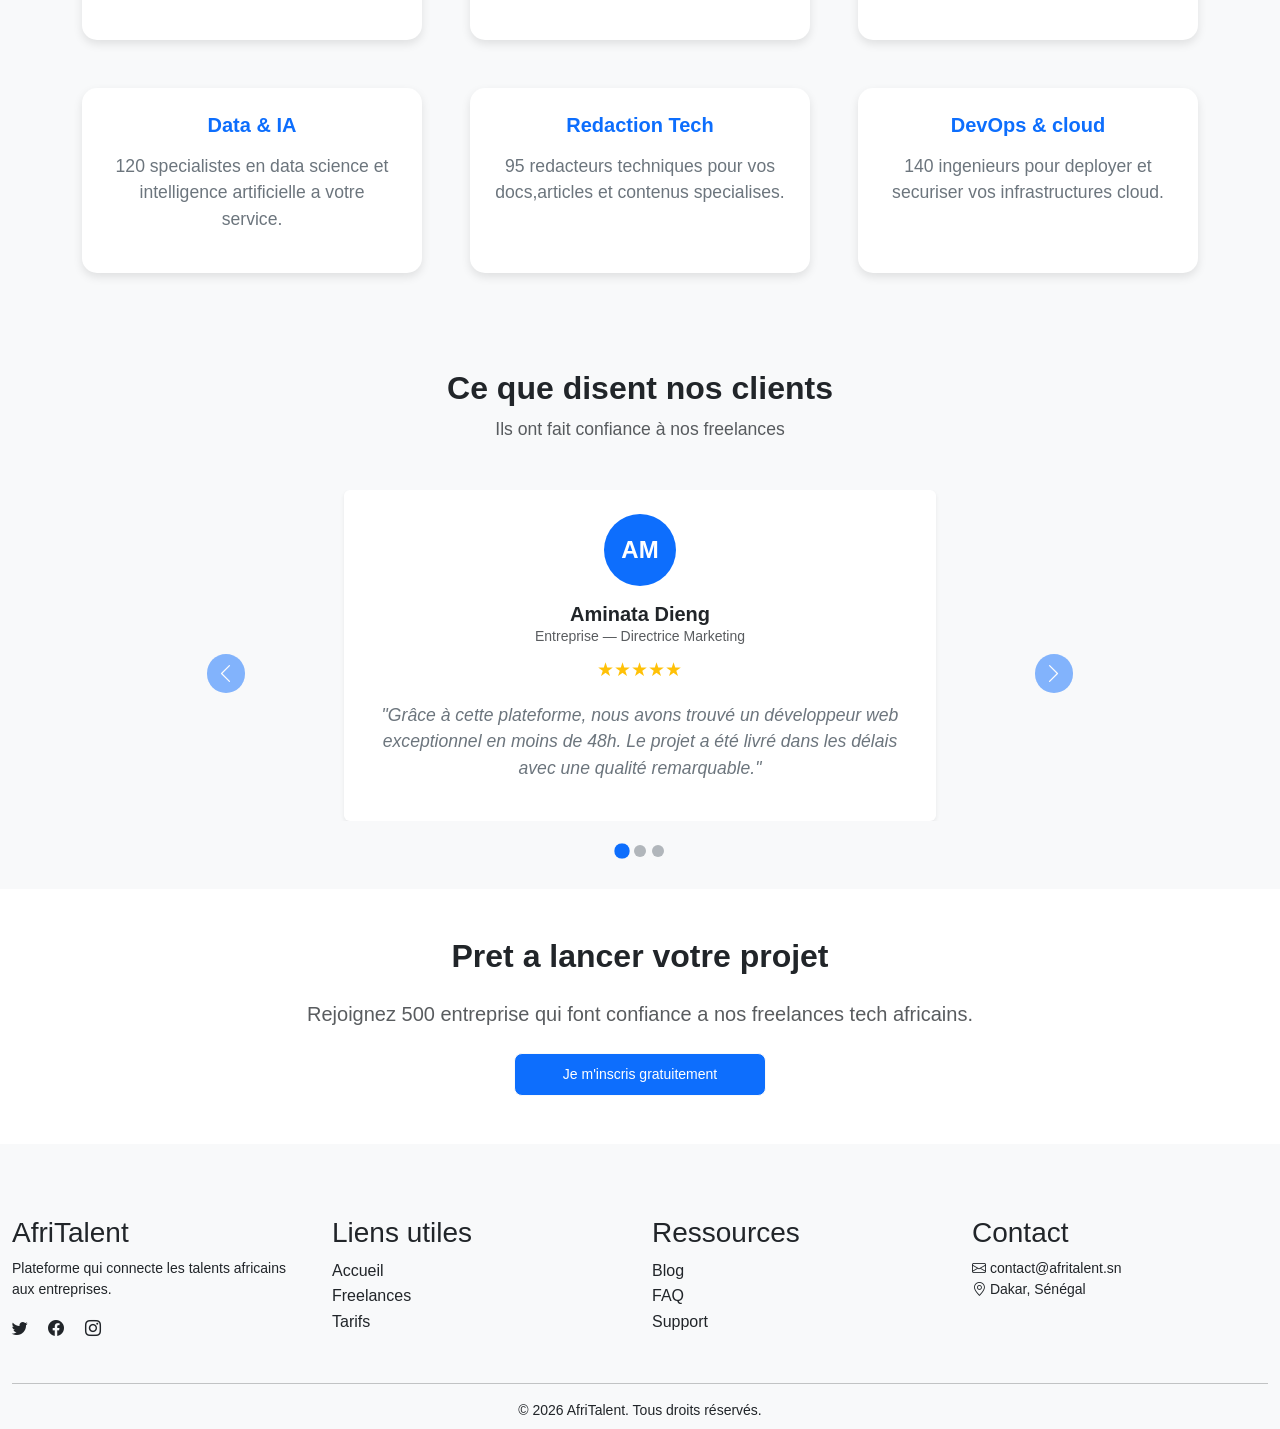
==== commit 09bb1393: "COMMIT 7:Message : JS : compteurs animés au scroll et animations fade-in des sections" ====
--- a/index.html
+++ b/index.html
@@ -54,7 +54,7 @@
     
     <main>
             <hr>
-            <section class="hero" id="Accueil">
+            <section class="hero fade-in" id="Accueil">
 
     <div class="hero-container">
 
--- a/css/style.css
+++ b/css/style.css
@@ -612,7 +612,7 @@
 
 
 
-
+/* //COMMIT 6// */
 .navbar {
   transition: all 0.3s ease;
   padding: 25px 0;
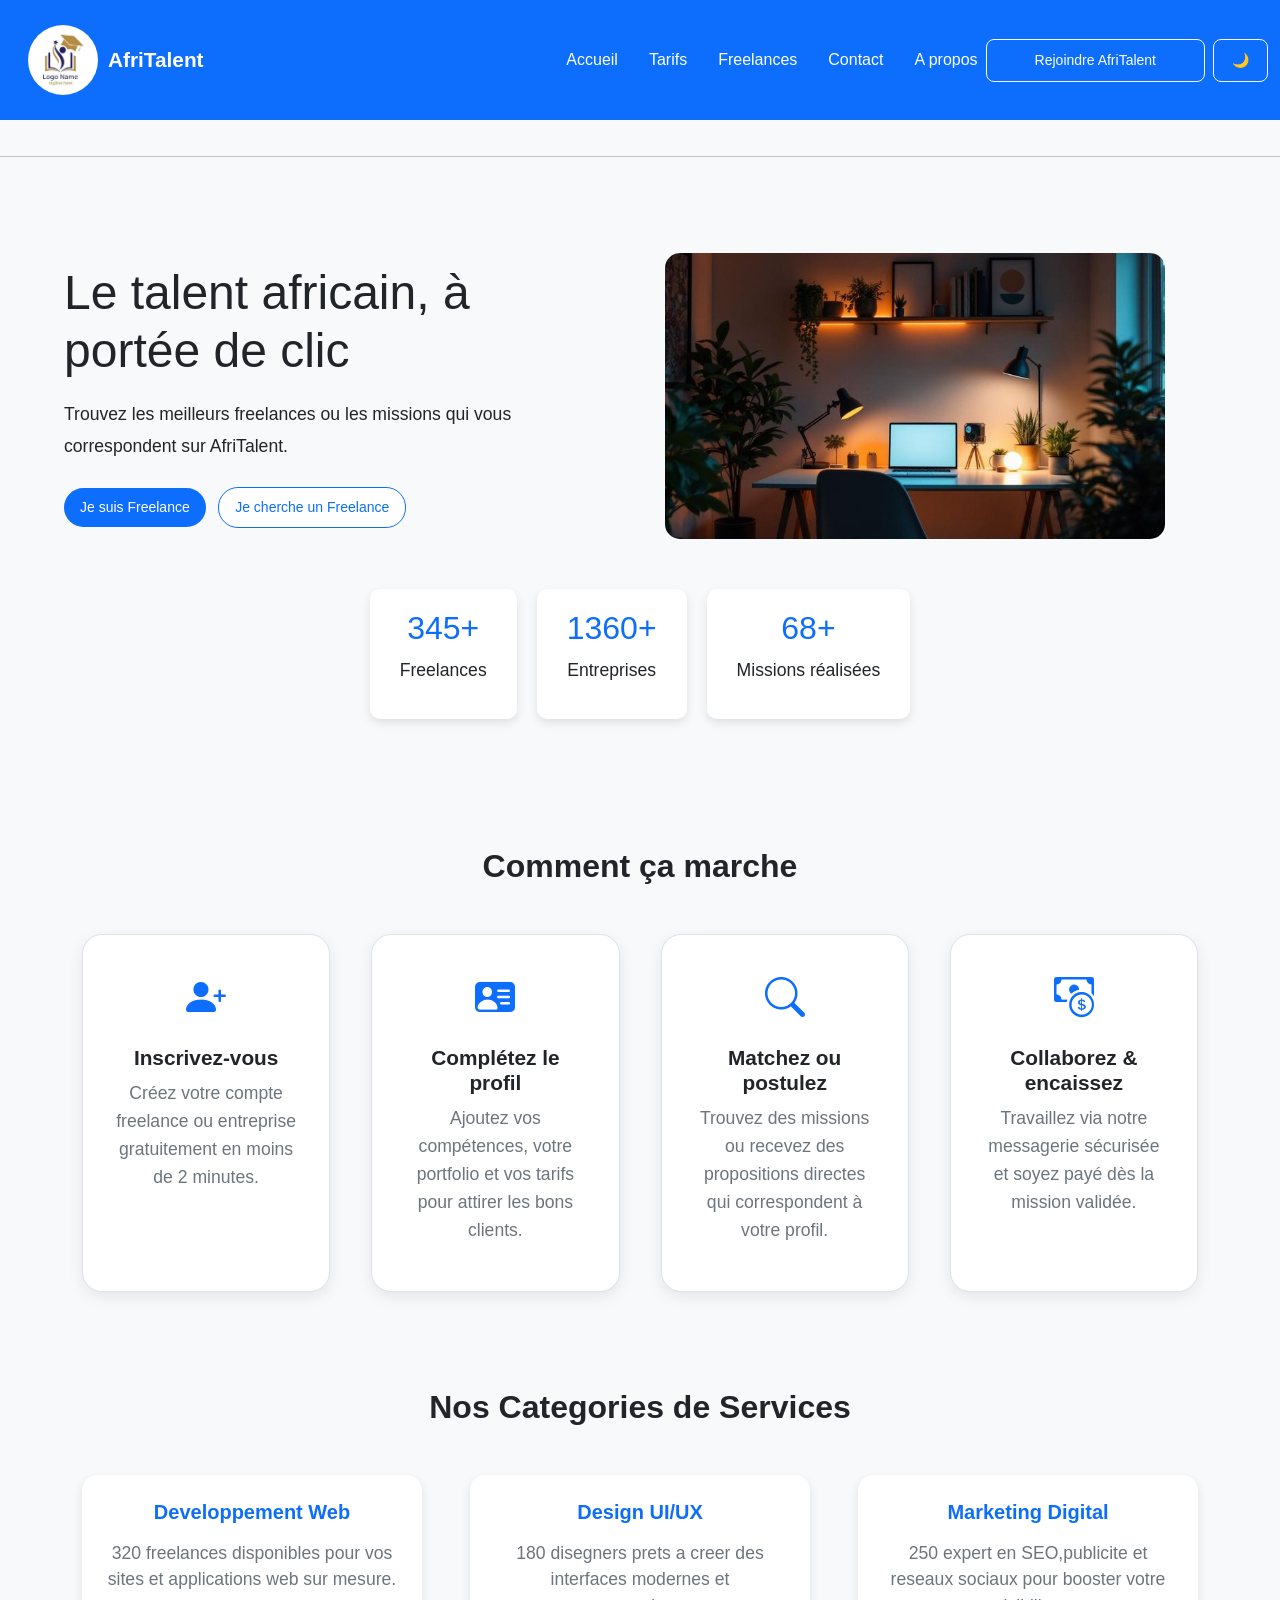
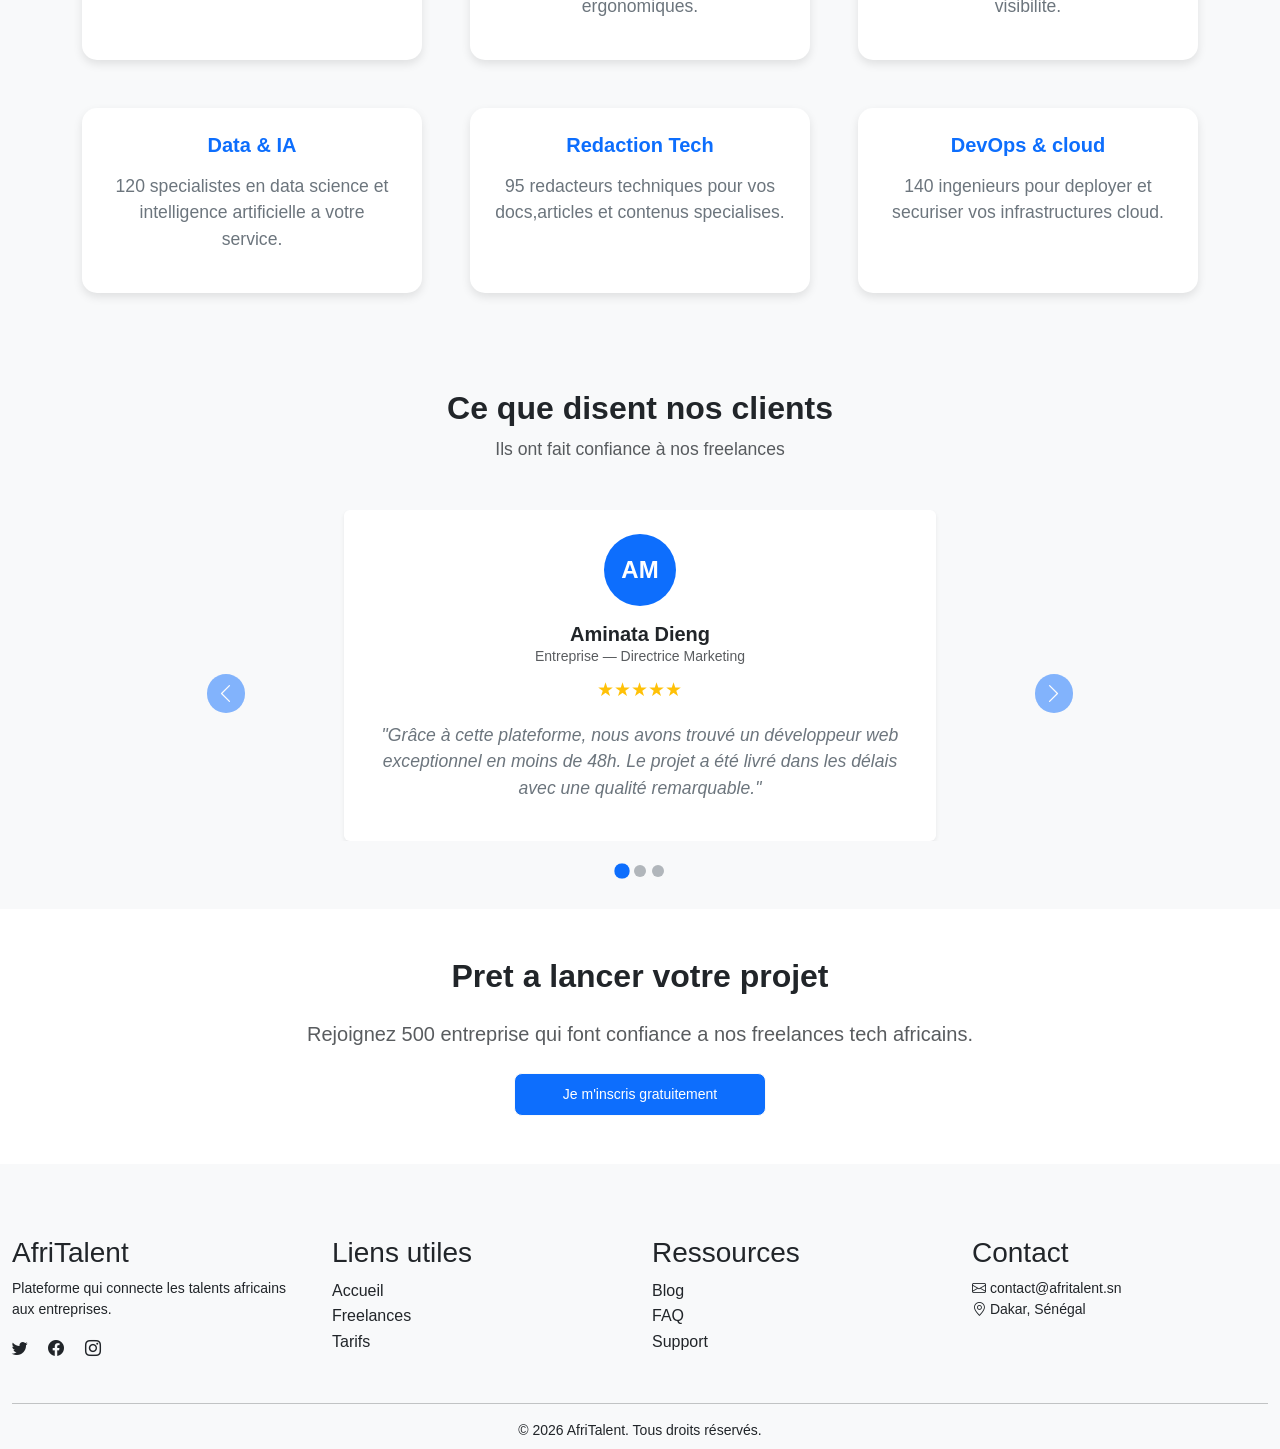
==== commit 8f722d31: "COMMIT 9:Message : Finalisation : corrections responsive, optimisation du code et commentaires" ====
--- a/index.html
+++ b/index.html
@@ -1,480 +1,518 @@
 <!DOCTYPE html>
 <html lang="fr">
-<head> 
-<meta charset="UTF-8"> 
-<meta name="viewport" content="width=device-width, initial-scale=1.0"> 
-<title>AfriTalent — Accueil</title> 
-<!-- Bootstrap 5 via CDN : feuille de style --> 
-<link 
-href="https://cdn.jsdelivr.net/npm/bootstrap@5.3.0/dist/css/bootstrap.min.css" 
-rel="stylesheet"> 
-<link rel="stylesheet" href="css/style.css">
+
+<head>
+  <meta charset="UTF-8">
+  <meta name="viewport" content="width=device-width, initial-scale=1.0">
+  <title>AfriTalent — Accueil</title>
+  <!-- Bootstrap 5 via CDN : feuille de style -->
+  <link href="https://cdn.jsdelivr.net/npm/bootstrap@5.3.0/dist/css/bootstrap.min.css" rel="stylesheet">
+  <link rel="stylesheet" href="css/style.css">
 </head>
-<body>  
-      <script src="https://cdn.jsdelivr.net/npm/bootstrap@5.3.0/dist/js/bootstrap.bundle.min.js"></script>
-      <link href="https://cdn.jsdelivr.net/npm/bootstrap-icons/font/bootstrap-icons.css" rel="stylesheet">
-    <header>
-      <nav class="navbar navbar-expand-lg   bg-primary navbar-dark fixed-top">
-  <div class="container-fluid">
-    <a class="navbar-brand" href=""></a>
-    <button class="navbar-toggler" type="button" data-bs-toggle="collapse" data-bs-target="#nav-Menu" aria-controls="nav-Menu" aria-expanded="false" aria-label="Toggle navigation">
-      <span class="navbar-toggler-icon"></span>
-    </button>
-   
-
-      
-            <div class="logo">
-                 <img src="images/AfriTalent.jpg" height="70" alt="logo" class="logo AfriTalent"/>
-                 <span class="nom-de-logo">AfriTalent</span>
-               
-            </div>
-            <div class="collapse navbar-collapse" id="nav-Menu">
-             <ul class="navbar-nav ms-auto">
-               <li class="nav-item"><a class="nav-link" href="index.html">Accueil</a></li>
-               <li class="nav-item"><a class="nav-link" href="tarifs.html">Tarifs</a></li>
-              <li class="nav-item"><a class="nav-link" href="Freelances.html">Freelances</a></li>
-              <li class="nav-item"><a class="nav-link" href="contact.html">Contact</a></li>
-               <li class="nav-item"><a class="nav-link" href="about.html">A propos</a></li>
-               
-                <li class="nav-item">
-                <a href="index.html" class="btn btn-light btn-lg px-5">Rejoindre AfriTalent</a>
-                </li>
-                
-             </ul>
-            </div>
-            </div>
-           <li class="nav-item">
-   <button id="theme-toggle" class="btn btn-outline-light ms-2">🌙</button>
-</li>
-
-        <button id="top-btn">↑</button>   
-            
-        </nav>
-        
-    
+
+<body>
+  <!-- Bootstrap JavaScript -->
+  <script src="https://cdn.jsdelivr.net/npm/bootstrap@5.3.0/dist/js/bootstrap.bundle.min.js"></script>
+  <!-- Bibliotheque Booststrap Icons -->
+  <link href="https://cdn.jsdelivr.net/npm/bootstrap-icons/font/bootstrap-icons.css" rel="stylesheet">
+  <!-- =================HEADER============= -->
+  <header>
+    <!-- BARRE de navigation principale -->
+    <nav class="navbar navbar-expand-lg   bg-primary navbar-dark fixed-top">
+      <div class="container-fluid">
+        <!-- Logo ou Nom principale -->
+        <a class="navbar-brand" href=""></a>
+        <!-- Boutt menu mobile  -->
+        <button class="navbar-toggler" type="button" data-bs-toggle="collapse" data-bs-target="#nav-Menu"
+          aria-controls="nav-Menu" aria-expanded="false" aria-label="Toggle navigation">
+          <span class="navbar-toggler-icon"></span>
+        </button>
+        <!-- LA ZONE LOGO -->
+        <div class="logo">
+          <!-- Image Logo -->
+          <img src="images/AfriTalent.jpg" height="70" alt="logo" class="logo-AfriTalent">
+          <!-- texte Logo -->
+          <span class="nom-de-logo">AfriTalent</span>
+
+        </div>
+        <!-- MENU navigation -->
+        <div class="collapse navbar-collapse" id="nav-Menu">
+          <ul class="navbar-nav ms-auto">
+            <!-- Liens du menu -->
+            <li class="nav-item"><a class="nav-link" href="index.html">Accueil</a></li>
+            <li class="nav-item"><a class="nav-link" href="tarifs.html">Tarifs</a></li>
+            <li class="nav-item"><a class="nav-link" href="Freelances.html">Freelances</a></li>
+            <li class="nav-item"><a class="nav-link" href="contact.html">Contact</a></li>
+            <li class="nav-item"><a class="nav-link" href="about.html">A propos</a></li>
+            <!-- Bouton Rejoindre AfriTalent -->
+            <li class="nav-item">
+              <a href="index.html" class="btn btn-light btn-lg px-5">Rejoindre AfriTalent</a>
+            </li>
+            <!-- Button changement theme sombre -->
+
+
+            <li class="nav-item">
+              <button id="theme-toggle" class="btn btn-outline-light ms-2">🌙</button>
+            </li>
+          </ul>
+        </div>
+      </div>
+      <!-- Bouton retour en haut -->
+      <button id="top-btn">↑</button>
+
+    </nav>
+    </header>
+    <!-- ===================CONTENU PRINCIPAL===================== -->
     <main>
-            <hr>
-            <section class="hero fade-in" id="Accueil">
-
-    <div class="hero-container">
-
-        <div class="hero-text">
+      <hr>
+      <!-- =================================SECTION HERO======================= -->
+      <section class="hero fade-in" id="Accueil">
+
+        <div class="hero-container">
+          <!-- texte principale -->
+          <div class="hero-text">
             <h1>Le talent africain, à portée de clic</h1>
 
             <p>
-                Trouvez les meilleurs freelances ou les missions
-                qui vous correspondent sur AfriTalent.
+              Trouvez les meilleurs freelances ou les missions
+              qui vous correspondent sur AfriTalent.
             </p>
-
+            <!-- Boutton ACTION -->
             <div class="hero-buttons">
-                
-                <a href="freelances.html" class="btn1">Je suis Freelance</a>
-                <a href="freelances.html" class="btn2">Je cherche un Freelance</a>
-            </div>
-        </div>
-
-        <div class="hero-image">
+
+              <a href="freelances.html" class="btn1">Je suis Freelance</a>
+              <a href="freelances.html" class="btn2">Je cherche un Freelance</a>
+            </div>
+          </div>
+          <!-- Image HERO -->
+          <div class="hero-image">
             <img src="images/kodi.jpg" alt="Illustration AfriTalent">
-        </div>
-
-    </div>
-
-    <div class="hero-stats">
-        <div class="stat-card">
+          </div>
+
+        </div>
+        <!-- Statistique plateform  -->
+        <div class="hero-stats">
+          <div class="stat-card">
             <h3>500+</h3>
             <p>Freelances</p>
-        </div>
-
-        <div class="stat-card">
+          </div>
+
+          <div class="stat-card">
             <h3>2000+</h3>
             <p>Entreprises</p>
-        </div>
-
-        <div class="stat-card">
+          </div>
+
+          <div class="stat-card">
             <h3>100+</h3>
             <p>Missions réalisées</p>
-        </div>
-    </div>
-
-</section>
-            
-            <!-- SECTION « COMMENT ÇA MARCHE » -->
-             <section id="comment-ca-marche" class="py-5">
-    <div class="container">
-
-        <h2 class="text-center mb-5">
+          </div>
+        </div>
+
+      </section>
+
+      <!-- SECTION « COMMENT ÇA MARCHE » -->
+      <section id="comment-ca-marche" class="py-5">
+        <!-- container Booststrap pour centrer le contenus -->
+        <div class="container">
+          <!-- Titre pricipal de la section -->
+          <h2 class="text-center mb-5">
             <strong>Comment ça marche</strong>
-        </h2>
-
-        <div class="row text-center g-3">
-
+          </h2>
+          <!-- Ligne Boostrap contenant les different etapes -->
+          <div class="row text-center g-3">
+            <!-- =====================    ETAPE1   :INSCRIPTION ================ -->
             <div class="col-md-3">
-                <div class="card h-100 border">
-                    <div class="card-body">
-                        <i class="bi bi-person-plus-fill fs-1"></i>
-                        <h3 class="mt-3">Inscrivez-vous</h3>
-                        <p>
-                            Créez votre compte freelance ou entreprise
-                            gratuitement en moins de 2 minutes.
-                        </p>
+              <!-- carte etape 1 -->
+              <div class="card h-100 border">
+                <div class="card-body">
+                  <!-- Icones Incriprtion -->
+                  <i class="bi bi-person-plus-fill fs-1"></i>
+                  <!-- titre  -->
+                  <h3 class="mt-3">Inscrivez-vous</h3>
+                  <!-- descrption  -->
+                  <p>
+                    Créez votre compte freelance ou entreprise
+                    gratuitement en moins de 2 minutes.
+                  </p>
+                </div>
+              </div>
+            </div>
+            <!-- ============= ETAPE 2:COMPLETER PROFIL ============= -->
+            <div class="col-md-3">
+              <!-- carte etape 2 -->
+              <div class="card h-100 border">
+                <div class="card-body">
+                  <!-- Icone profil -->
+                  <i class="bi bi-person-vcard-fill fs-1"></i>
+                  <!-- Titre  -->
+                  <h3 class="mt-3">Complétez le profil</h3>
+                  <!-- Description  -->
+                  <p>
+                    Ajoutez vos compétences, votre portfolio et vos tarifs
+                    pour attirer les bons clients.
+                  </p>
+                </div>
+              </div>
+            </div>
+            <!-- ========================   ETAPE 3: RECHERCHE MISSION============== -->
+            <div class="col-md-3">
+              <!-- carte   etapes 3  -->
+              <div class="card h-100 border">
+                <div class="card-body">
+                  <!-- icone recherche  -->
+                  <i class="bi bi-search fs-1"></i>
+                  <!-- Titre  -->
+                  <h3 class="mt-3">Matchez ou postulez</h3>
+                  <!-- Description  -->
+                  <p>
+                    Trouvez des missions ou recevez des propositions
+                    directes qui correspondent à votre profil.
+                  </p>
+                </div>
+              </div>
+            </div>
+            <!-- ===========================ETAPES 4:COLABORATION ET PAIEMENT======= -->
+            <div class="col-md-3">
+              <!-- carte etapes 4  -->
+              <div class="card h-100 border">
+                <div class="card-body">
+                  <!-- Icone paiement  -->
+                  <i class="bi bi-cash-coin fs-1"></i>
+                  <!-- Titre  -->
+                  <h3 class="mt-3">Collaborez & encaissez</h3>
+                  <!-- Description  -->
+                  <p>
+                    Travaillez via notre messagerie sécurisée et soyez
+                    payé dès la mission validée.
+                  </p>
+                </div>
+              </div>
+            </div>
+
+          </div>
+
+        </div>
+      </section>
+
+
+      <!-- section categories de service -->
+
+
+      <section id="categories-services" class="py-5">
+        <!-- conteneur principal Boostrap  -->
+        <div class="container">
+          <!-- Titre de la section  -->
+          <h2 class="text-center mb-5"><strong> Nos Categories de Services</strong></h2>
+          <!-- Ligne contenant toutes les categories  -->
+          <div class="row g-5">
+            <!-- =====================Carte 1:Developpement web ============= -->
+
+
+            <!-- <div class="col-lg-4 col-md-6"> -->
+            <div class="col-12 col-md-6 col-lg-4">
+
+              <article class="service-card text-center">
+                <!-- NOM DU Services -->
+                <h3 class="h5 mb-3"><strong> Developpement Web </strong></h3>
+                <!-- DESCRIPTION  -->
+                <p class="text-secondary">320 freelances disponibles pour vos sites et applications web sur mesure.</p>
+              </article>
+
+            </div>
+            <!-- <div class="col-lg-4 col-md-6"> -->
+            <!-- ========================= CARTE 2:DESIGN/UI/UX================ -->
+            <div class="col-12 col-md-6 col-lg-4">
+              <article class="service-card text-center">
+                <!-- Nom du service  -->
+                <h3 class="h5 mb-3"><strong> Design UI/UX </strong></h3>
+                <!-- Description  -->
+                <p class="text-secondary">180 disegners prets a creer des interfaces modernes et ergonomiques.</p>
+              </article>
+
+            </div>
+            <!-- ======================= CARTE 3:Marketing Digital ============= -->
+            <div class="col-12 col-md-6 col-lg-4">
+              <!-- <div class="col-lg-4 col-md-6"> -->
+              <article class="service-card text-center">
+                <!-- Nom du service  -->
+                <h3 class="h5 mb-3"><strong>Marketing Digital</strong></h3>
+                <!-- Description  -->
+                <p class="text-secondary">250 expert en SEO,publicite et reseaux sociaux pour booster votre visibilite.
+                </p>
+              </article>
+
+            </div>
+            <!-- ===============CARTE 4:  DATA ET INTELLIGENCE ARTICIELLE============== -->
+            <div class="col-lg-4 col-md-6">
+              <article class="service-card text-center">
+                <!-- Nom du service  -->
+                <h3 class="h5 mb-3"><strong> Data & IA </strong></h3>
+                <!-- Description  -->
+                <p class="text-secondary">120 specialistes en data science et intelligence artificielle a votre service.
+                </p>
+              </article>
+
+            </div>
+            <!-- ====================CARTE 5:REDACTION TECHNIQUE =================== -->
+            <!-- <div class="col-lg-4 col-md-6"> -->
+            <div class="col-12 col-md-6 col-lg-4">
+              <article class="service-card text-center">
+                <!-- Nom du service  -->
+                <h3 class="h5 mb-3"><strong> Redaction Tech</strong></h3>
+                <p class="text-secondary">95 redacteurs techniques pour vos docs,articles et contenus specialises.</p>
+              </article>
+
+            </div>
+            <!-- ====================CARTE 6:DEvOPS ET CLOUD =================== -->
+            <!-- <div class="col-lg-4 col-md-6"> -->
+            <div class="col-12 col-md-6 col-lg-4">
+              <article class="service-card text-center">
+                <!-- Nom du service  -->
+                <h3 class="h5 mb-3"><strong> DevOps & cloud</strong> </h3>
+                <!-- Descriton  -->
+                <p class="text-secondary">140 ingenieurs pour deployer et securiser vos infrastructures cloud. </p>
+              </article>
+
+            </div>
+          </div>
+        </div>
+      </section>
+      <!-- < SECTION TEMOIGNAGES> -->
+
+      <section class="py-5 bg-light">
+        <div class="container">
+          <!-- TITRE  -->
+          <h2 class="text-center fw-bold mb-2">Ce que disent nos clients</h2>
+          <p class="text-center text-muted mb-5">
+            Ils ont fait confiance à nos freelances
+          </p>
+          <!-- carousel Boostrap  -->
+
+          <div id="carouselTemoignages" class="carousel slide" data-bs-ride="carousel">
+            <div class="carousel-inner">
+              <!-- Temoignages 1  -->
+              <div class="carousel-item active">
+                <div class="row justify-content-center">
+                  <div class="col-md-8">
+                    <div class="card border-0 shadow-sm p-4 text-center">
+                      <!-- Avatar  -->
+                      <div class="d-flex justify-content-center mb-3">
+                        <div
+                          class="rounded-circle bg-primary text-white d-flex align-items-center justify-content-center fw-bold"
+                          style="width: 72px; height: 72px; font-size: 1.5rem">
+                          AM
+                        </div>
+                      </div>
+                      <!-- Information du client  -->
+                      <h5 class="mb-0 fw-semibold">Aminata Dieng</h5>
+                      <p class="text-muted small mb-2">
+                        Entreprise — Directrice Marketing
+                      </p>
+                      <!-- Note  -->
+                      <div class="text-warning mb-3">
+                        &#9733;&#9733;&#9733;&#9733;&#9733;
+                      </div>
+                      <!-- Avis  -->
+                      <p class="fst-italic text-secondary">
+                        "Grâce à cette plateforme, nous avons trouvé un
+                        développeur web exceptionnel en moins de 48h. Le projet a
+                        été livré dans les délais avec une qualité remarquable."
+                      </p>
                     </div>
-                </div>
-            </div>
-
-            <div class="col-md-3">
-                <div class="card h-100 border">
-                    <div class="card-body">
-                        <i class="bi bi-person-vcard-fill fs-1"></i>
-                        <h3 class="mt-3">Complétez le profil</h3>
-                        <p>
-                            Ajoutez vos compétences, votre portfolio et vos tarifs
-                            pour attirer les bons clients.
-                        </p>
+                  </div>
+                </div>
+              </div>
+              <!-- Temoignages 2 -->
+
+              <div class="carousel-item">
+                <div class="row justify-content-center">
+                  <div class="col-md-8">
+                    <div class="card border-0 shadow-sm p-4 text-center">
+                      <!-- AVATAR  -->
+                      <div class="d-flex justify-content-center mb-3">
+                        <div
+                          class="rounded-circle bg-success text-white d-flex align-items-center justify-content-center fw-bold"
+                          style="width: 72px; height: 72px; font-size: 1.5rem">
+                          AD
+                        </div>
+                      </div>
+                      <!-- Infornation du client  -->
+                      <h5 class="mb-0 fw-semibold">Aissatou Diao</h5>
+                      <p class="text-muted small mb-2">
+                        Développeuse Front End & Entrepreneur
+                      </p>
+                      <!-- Note  -->
+                      <div class="text-warning mb-3">
+                        &#9733;&#9733;&#9733;&#9733;&#9734;
+                      </div>
+                      <!-- Avis  -->
+                      <p class="fst-italic text-secondary">
+                        "Une plateforme très bien faite. Les clients sont sérieux
+                        et les paiements toujours à temps. Je recommande vivement
+                        !"
+                      </p>
                     </div>
-                </div>
-            </div>
-
-            <div class="col-md-3">
-                <div class="card h-100 border">
-                    <div class="card-body">
-                        <i class="bi bi-search fs-1"></i>
-                        <h3 class="mt-3">Matchez ou postulez</h3>
-                        <p>
-                            Trouvez des missions ou recevez des propositions
-                            directes qui correspondent à votre profil.
-                        </p>
+                  </div>
+                </div>
+              </div>
+              <!-- Temoignages 3 -->
+              <div class="carousel-item">
+                <div class="row justify-content-center">
+                  <div class="col-md-8">
+                    <div class="card border-0 shadow-sm p-4 text-center">
+                      <!-- Avatar  -->
+                      <div class="d-flex justify-content-center mb-3">
+                        <div
+                          class="rounded-circle bg-warning text-white d-flex align-items-center justify-content-center fw-bold"
+                          style="width: 72px; height: 72px; font-size: 1.5rem">
+                          NF
+                        </div>
+                      </div>
+                      <!-- Information du client  -->
+                      <h5 class="mb-0 fw-semibold">Ndeye Fatou</h5>
+                      <p class="text-muted small mb-2">
+                        Entrepreneur — Gestionnaire de projet
+                      </p>
+                      <!-- Note  -->
+                      <div class="text-warning mb-3">
+                        &#9733;&#9733;&#9733;&#9733;&#9733;
+                      </div>
+                      <!-- Avis  -->
+                      <p class="fst-italic text-secondary">
+                        "Le meilleur investissement pour notre startup. Nos
+                        freelances en développement IA ont transformé nos
+                        processus métier."
+                      </p>
                     </div>
-                </div>
-            </div>
-
-            <div class="col-md-3">
-                <div class="card h-100 border">
-                    <div class="card-body">
-                        <i class="bi bi-cash-coin fs-1"></i>
-                        <h3 class="mt-3">Collaborez & encaissez</h3>
-                        <p>
-                            Travaillez via notre messagerie sécurisée et soyez
-                            payé dès la mission validée.
-                        </p>
-                    </div>
-                </div>
-            </div>
-
-        </div>
-
-    </div>
-</section>
-           
-
-      <!-- section categories de service -->
-
-
-        <section id="categories-services" class="py-5">
-            <div class="container">
-                <h2 class="text-center mb-5" ><strong>  Nos Categories de Services</strong></h2>
-                <div class="row g-5">
-
-
-
-                <!-- <div class="col-lg-4 col-md-6"> -->
-                  <div class="col-12 col-md-6 col-lg-4">
-
-               <article class="service-card text-center">
-                     <h3 class="h5 mb-3"><strong> Developpement Web </strong></h3>
-                     <p class="text-secondary">320 freelances disponibles pour vos sites et applications web sur mesure.</p>
-              </article>
-
-                </div>
-                <!-- <div class="col-lg-4 col-md-6"> -->
-                  <div class="col-12 col-md-6 col-lg-4">
-                    <article class="service-card text-center">
-                     <h3 class="h5 mb-3"><strong> Design UI/UX </strong></h3>
-                     <p class="text-secondary">180 disegners prets a creer des interfaces modernes et ergonomiques.</p>
-                    </article>
-
-                </div>
-                <div class="col-12 col-md-6 col-lg-4">
-                <!-- <div class="col-lg-4 col-md-6"> -->
-                    <article class="service-card text-center">
-                    <h3 class="h5 mb-3"><strong>Marketing Digital</strong></h3>
-                    <p class="text-secondary">250 expert en SEO,publicite et reseaux sociaux pour booster votre visibilite.</p>
-                  </article>
-
-                </div>
-                <div class="col-lg-4 col-md-6">
-                    <article class="service-card text-center">
-                     <h3 class="h5 mb-3"><strong> Data & IA </strong></h3>
-                     <p class="text-secondary">120 specialistes en data science et intelligence artificielle a votre service.</p>
-                    </article>
-
-                </div>
-                <!-- <div class="col-lg-4 col-md-6"> -->
-                  <div class="col-12 col-md-6 col-lg-4">
-                    <article class="service-card text-center">
-                     <h3 class="h5 mb-3"><strong> Redaction Tech</strong></h3>
-                     <p class="text-secondary">95 redacteurs techniques pour vos docs,articles et contenus specialises.</p>
-                    </article>
-
-                </div>
-                <!-- <div class="col-lg-4 col-md-6"> -->
-                  <div class="col-12 col-md-6 col-lg-4">
-                    <article class="service-card text-center">
-                     <h3 class="h5 mb-3"><strong> DevOps & cloud</strong> </h3>
-                     <p class="text-secondary">140 ingenieurs pour deployer et securiser vos infrastructures cloud. </p>
-                    </article>
-
-                </div>
-                 </div>
-       </div>
-       </section>
-       <!-- < SECTION TEMOIGNAGES> -->
-       
-    <section class="py-5 bg-light">
-      <div class="container">
-        <h2 class="text-center fw-bold mb-2">Ce que disent nos clients</h2>
-        <p class="text-center text-muted mb-5">
-          Ils ont fait confiance à nos freelances
-        </p>
-
-        <div
-          id="carouselTemoignages"
-          class="carousel slide"
-          data-bs-ride="carousel"
-        >
-          <div class="carousel-inner">
-            <div class="carousel-item active">
-              <div class="row justify-content-center">
-                <div class="col-md-8">
-                  <div class="card border-0 shadow-sm p-4 text-center">
-                    <div class="d-flex justify-content-center mb-3">
-                      <div
-                        class="rounded-circle bg-primary text-white d-flex align-items-center justify-content-center fw-bold"
-                        style="width: 72px; height: 72px; font-size: 1.5rem"
-                      >
-                        AM
-                      </div>
-                    </div>
-                    <h5 class="mb-0 fw-semibold">Aminata Dieng</h5>
-                    <p class="text-muted small mb-2">
-                      Entreprise — Directrice Marketing
-                    </p>
-                    <div class="text-warning mb-3">
-                      &#9733;&#9733;&#9733;&#9733;&#9733;
-                    </div>
-                    <p class="fst-italic text-secondary">
-                      "Grâce à cette plateforme, nous avons trouvé un
-                      développeur web exceptionnel en moins de 48h. Le projet a
-                      été livré dans les délais avec une qualité remarquable."
-                    </p>
                   </div>
                 </div>
               </div>
             </div>
-
-            <div class="carousel-item">
-              <div class="row justify-content-center">
-                <div class="col-md-8">
-                  <div class="card border-0 shadow-sm p-4 text-center">
-                    <div class="d-flex justify-content-center mb-3">
-                      <div
-                        class="rounded-circle bg-success text-white d-flex align-items-center justify-content-center fw-bold"
-                        style="width: 72px; height: 72px; font-size: 1.5rem"
-                      >
-                        AD
-                      </div>
-                    </div>
-                    <h5 class="mb-0 fw-semibold">Aissatou Diao</h5>
-                    <p class="text-muted small mb-2">
-                      Développeuse Front End & Entrepreneur
-                    </p>
-                    <div class="text-warning mb-3">
-                      &#9733;&#9733;&#9733;&#9733;&#9734;
-                    </div>
-                    <p class="fst-italic text-secondary">
-                      "Une plateforme très bien faite. Les clients sont sérieux
-                      et les paiements toujours à temps. Je recommande vivement
-                      !"
-                    </p>
-                  </div>
-                </div>
-              </div>
-            </div>
-
-            <div class="carousel-item">
-              <div class="row justify-content-center">
-                <div class="col-md-8">
-                  <div class="card border-0 shadow-sm p-4 text-center">
-                    <div class="d-flex justify-content-center mb-3">
-                      <div
-                        class="rounded-circle bg-warning text-white d-flex align-items-center justify-content-center fw-bold"
-                        style="width: 72px; height: 72px; font-size: 1.5rem"
-                      >
-                        NF
-                      </div>
-                    </div>
-                    <h5 class="mb-0 fw-semibold">Ndeye Fatou</h5>
-                    <p class="text-muted small mb-2">
-                      Entrepreneur — Gestionnaire de projet
-                    </p>
-                    <div class="text-warning mb-3">
-                      &#9733;&#9733;&#9733;&#9733;&#9733;
-                    </div>
-                    <p class="fst-italic text-secondary">
-                      "Le meilleur investissement pour notre startup. Nos
-                      freelances en développement IA ont transformé nos
-                      processus métier."
-                    </p>
-                  </div>
-                </div>
-              </div>
-            </div>
-          </div>
-          <button
-            class="carousel-control-prev"
-            type="button"
-            data-bs-target="#carouselTemoignages"
-            data-bs-slide="prev"
-          >
-            <span class="carousel-control-prev-icon"></span>
-            <span class="visually-hidden">Précédent</span>
-          </button>
-          <button
-            class="carousel-control-next"
-            type="button"
-            data-bs-target="#carouselTemoignages"
-            data-bs-slide="next"
-          >
-            <span class="carousel-control-next-icon"></span>
-            <span class="visually-hidden">Suivant</span>
-          </button>
-          <div class="carousel-indicators position-relative mt-4">
-            <button
-              type="button"
-              data-bs-target="#carouselTemoignages"
-              data-bs-slide-to="0"
-              class="active bg-primary"
-              aria-current="true"
-              style="
+            <!-- Boutton precedent / suivant  -->
+            <button class="carousel-control-prev" type="button" data-bs-target="#carouselTemoignages"
+              data-bs-slide="prev">
+              <span class="carousel-control-prev-icon"></span>
+              <span class="visually-hidden">Précédent</span>
+            </button>
+            <button class="carousel-control-next" type="button" data-bs-target="#carouselTemoignages"
+              data-bs-slide="next">
+              <span class="carousel-control-next-icon"></span>
+              <span class="visually-hidden">Suivant</span>
+            </button>
+            <div class="carousel-indicators position-relative mt-4">
+              <button type="button" data-bs-target="#carouselTemoignages" data-bs-slide-to="0" class="active bg-primary"
+                aria-current="true" style="
                 width: 10px;
                 height: 10px;
                 border-radius: 50%;
                 border: none;
-              "
-            ></button>
-            <button
-              type="button"
-              data-bs-target="#carouselTemoignages"
-              data-bs-slide-to="1"
-              class="bg-secondary"
-              style="
+              "></button>
+              <!-- INDICATEUR  -->
+              <button type="button" data-bs-target="#carouselTemoignages" data-bs-slide-to="1" class="bg-secondary"
+                style="
                 width: 10px;
                 height: 10px;
                 border-radius: 50%;
                 border: none;
-              "
-            ></button>
-            <button
-              type="button"
-              data-bs-target="#carouselTemoignages"
-              data-bs-slide-to="2"
-              class="bg-secondary"
-              style="
+              "></button>
+              <button type="button" data-bs-target="#carouselTemoignages" data-bs-slide-to="2" class="bg-secondary"
+                style="
                 width: 10px;
                 height: 10px;
                 border-radius: 50%;
                 border: none;
-              "
-            ></button>
-          </div>
-        </div>
+              "></button>
+            </div>
+          </div>
+        </div>
+      </section>
+
+      <!-- SECTION  APPEL A L'ACTION (CTA) -->
+      <section id="cta" class="py-5 bg-white text-center ">
+        <div class="container">
+          <!-- Titre principal  -->
+          <h2 class="fw-bold mb-4">Pret a lancer votre projet</h2>
+          <!-- texte descriptif  -->
+          <p class="lead mb-4 text-muted"><strong> Rejoignez 500 entreprise qui font confiance a nos freelances tech
+              africains.</strong></p>
+          <!-- Boutton d'inscription  -->
+          <div class="col-lg-6 mx-auto">
+            <a href="contact.html" class="btn btn-light btn-lg px-5">
+              Je m'inscris gratuitement
+            </a>
       </div>
-    </section>
-    <!-- <script src="https://cdn.jsdelivr.net/npm/bootstrap@5.3.3/dist/js/bootstrap.bundle.min.js"></script> -->
-    <!--  -->
- <!-- SECTION  APPEL A L'ACTION (CTA) -->
-     <section id="cta" class="py-5 bg-white text-center ">
-        <div class="container">
-            <h2 class="fw-bold mb-4">Pret a lancer votre projet</h2>
-            <p class="lead mb-4 text-muted"><strong> Rejoignez 500 entreprise qui font confiance a nos freelances tech africains.</strong></p>
-            <div class="col-lg-6 mx-auto">
-            <a href="contact.html" class="btn btn-light btn-lg px-5">
-                Je m'inscris gratuitement
-            </a>
-        </div>
-        </div>
-        </section>
-    </section>
-    </div>
-    </section>
-    </div>
+      </div>
+      </section>
     </main>
-     <!-- /Section FOOTER// -->
- 
- <footer class=" pt-4 pb-2 mt-5"  >
-  <div class="container-fluid">
-    <div class="row">  
-      
-      <!-- Colonne 1 : AfriTalent -->
-       <div class="col-md-3 mb-3">
-        <h3>AfriTalent</h3>
-        <p class="small">Plateforme qui connecte les talents africains aux entreprises.</p>
-        <a href="#" class="text-dark me-3"><i class="bi bi-twitter"></i></a>
-        <a href="#"  class="text-dark me-3"><i class="bi bi-facebook"></i></a>
-        <a href="#" class="text-dark"><i class="bi bi-instagram"></i></a>
-      </div>  
-
-      <!-- Colonne 2 : Liens utiles -->
-       <div class="col-md-3 mb-3">
-        <h3>Liens utiles</h3>
-        <ul class="list-unstyled">
-          <li><a href="index.html" class="text-dark text-decoration-none">Accueil</a></li>
-          <li><a href="freelances.html" class="text-dark text-decoration-none">Freelances</a></li>
-          <li><a href="tarifs.html" class="text-dark text-decoration-none">Tarifs</a></li>
-        </ul>
-      </div>  
-
-      <!-- Colonne 3 : Ressources -->
-       <div class="col-md-3 mb-3">
-        <h3>Ressources</h3>
-        <ul class="list-unstyled">
-          <li><a href="#" class="text-dark text-decoration-none">Blog</a></li>
-          <li><a href="#" class="text-dark text-decoration-none">FAQ</a></li>
-          <li><a href="#" class="text-dark text-decoration-none">Support</a></li>
-        </ul>
-      </div> 
-
-      <!-- Colonne 4 : Contact -->
-      <div class="col-md-3 mb-3">
-        <h3>Contact</h3>
-        <p class="small text-dark text-decoration-none">
-          <i class="bi bi-envelope"></i> contact@afritalent.sn<br>
-          <i class="bi bi-geo-alt"></i> Dakar, Sénégal
+    <!-- /Section FOOTER// -->
+
+    <footer class=" pt-4 pb-2 mt-5">
+      <div class="container-fluid">
+        <div class="row">
+
+          <!-- Colonne 1 : presentation  AfriTalent -->
+          <div class="col-md-3 mb-3">
+            <h3>AfriTalent</h3>
+            <p class="small">Plateforme qui connecte les talents africains aux entreprises.</p>
+            <!-- RESEAUX SOCIAUX  -->
+            <a href="#" class="text-dark me-3"><i class="bi bi-twitter"></i></a>
+            <a href="#" class="text-dark me-3"><i class="bi bi-facebook"></i></a>
+            <a href="#" class="text-dark"><i class="bi bi-instagram"></i></a>
+          </div>
+
+          <!-- Colonne 2 : Liens utiles -->
+          <div class="col-md-3 mb-3">
+            <h3>Liens utiles</h3>
+            <ul class="list-unstyled">
+              <li><a href="index.html" class="text-dark text-decoration-none">Accueil</a></li>
+              <li><a href="freelances.html" class="text-dark text-decoration-none">Freelances</a></li>
+              <li><a href="tarifs.html" class="text-dark text-decoration-none">Tarifs</a></li>
+            </ul>
+          </div>
+
+          <!-- Colonne 3 : Ressources -->
+          <div class="col-md-3 mb-3">
+            <h3>Ressources</h3>
+            <ul class="list-unstyled">
+              <li><a href="#" class="text-dark text-decoration-none">Blog</a></li>
+              <li><a href="#" class="text-dark text-decoration-none">FAQ</a></li>
+              <li><a href="#" class="text-dark text-decoration-none">Support</a></li>
+            </ul>
+          </div>
+
+          <!-- Colonne 4 : Contact -->
+          <div class="col-md-3 mb-3">
+            <h3>Contact</h3>
+            <p class="small text-dark text-decoration-none">
+              <i class="bi bi-envelope"></i> contact@afritalent.sn<br>
+              <i class="bi bi-geo-alt"></i> Dakar, Sénégal
+            </p>
+          </div>
+
+        </div>
+
+        <!-- Ligne copyright avec année dynamique -->
+        <hr class="bg-secondary">
+        <p class="text-center small mb-0">
+          © <span id="year"></span> AfriTalent. Tous droits réservés.
         </p>
       </div>
 
-    </div>  
-
-    <!-- Ligne copyright avec année dynamique -->
-     <hr class="bg-secondary">
-    <p class="text-center small mb-0">
-      © <span id="year"></span> AfriTalent. Tous droits réservés.
-    </p>
-  </div>  
-
-  
-  </footer>
-<script>
-  document.getElementById('year').textContent = new Date().getFullYear();
-</script>
-<link href="https://cdn.jsdelivr.net/npm/bootstrap-icons/font/bootstrap-icons.css" rel="stylesheet">
-        
-
-   
-
-    
-<script src="js/main.js"></script>
-    
-   
-</header>
+
+    </footer>
+    <script>
+      document.getElementById('year').textContent = new Date().getFullYear();
+    </script>
+    <link href="https://cdn.jsdelivr.net/npm/bootstrap-icons/font/bootstrap-icons.css" rel="stylesheet">
+
+
+
+
+
+    <script src="js/main.js"></script>
+
+
+
 </body>
+
 </html>
--- a/css/style.css
+++ b/css/style.css
@@ -1,122 +1,156 @@
-/* COMMIT3 */
+/* =======================COMMIT3========================= */
 /* Variables */
-:root{
-    --primary-color:#0d6efd;
-    --secondary-color:#6c757d;
-    --accent-color:#ffc107;
-    --dark-color:#212529;
-    --light-color:#f8f9fa;
-    --white-color:#ffffff;
-
-    --font-title:'Poppins', sans-serif;
-    --font-text:'Inter', sans-serif;
-
-    --spacing-sm:10px;
-    --spacing-md:20px;
-    --spacing-lg:40px;
-}
-
-/* Reset */
-*{
-    margin:0;
-    padding:0;
-    box-sizing:border-box;
-}
-
+:root {
+    /* ======================  VARIABLE GLOBAL ================= */
+
+    --primary-color: #0d6efd;
+    --secondary-color: #6c757d;
+    --accent-color: #ffc107;
+    --dark-color: #212529;
+    --light-color: #f8f9fa;
+    --white-color: #ffffff;
+    /* ================POLICE UTILISE ================== */
+    --font-title: 'Poppins', sans-serif;
+    --font-text: 'Inter', sans-serif;
+    /* ==================  ESPACEMENT STANDARS ============ */
+    --spacing-sm: 10px;
+    --spacing-md: 20px;
+    --spacing-lg: 40px;
+}
+
+/* ====================Reset  CSS================ */
+/* SUPPRIME LES MARGES ET PADING PAR DEFAUT DU NAVIGATEUR    */
+* {
+    margin: 0;
+    padding: 0;
+    box-sizing: border-box;
+}
+
+/* ==============STYLE GENERAL DU SITE ===================== */
 /* Base */
-body{
-    font-family:var(--font-text);
-    background-color:var(--light-color);
-    color:var(--dark-color);
-    line-height:1.6;
-}
-
-h1,h2,h3,h4,h5,h6{
-    font-family:var(--font-title);
-}
-
-a{
-    text-decoration:none;
-}
-
-img{
-    max-width:100%;
-    display:block;
-}
-
-/* Navbar */
-.navbar{
-    padding:15px 30px;
-}
-
-.logo{
-    display:flex;
-    align-items:center;
-    gap:10px;
-}
-
-.logo img{
-    width:70px;
-    height:70px;
-    border-radius:50%;
-    object-fit:cover;
-}
-
-.nom-de-logo{
-    color:white;
-    font-size:1.3rem;
-    font-weight:700;
-    font-family:var(--font-title);
-}
-
-.navbar-nav{
-    align-items:center;
-}
-
-.navbar-nav .nav-link{
-    color:white !important;
-    font-weight:500;
-    margin-left:15px;
-}
-
-.navbar-nav .nav-link:hover{
-    color:var(--accent-color) !important;
-}
-
-
-
-    /* COMMIT4 */
-
-
-
-    * hero */
-.hero{
+body {
+    /* POLICES PRINCIPAL  */
+    font-family: var(--font-text);
+    /* Couleur de fond  */
+    background-color: var(--light-color);
+    /* couleur du texte  */
+    color: var(--dark-color);
+    /* espacement entre les lignes  */
+    line-height: 1.6;
+}
+
+/* Titres  */
+h1,
+h2,
+h3,
+h4,
+h5,
+h6 {
+    font-family: var(--font-title);
+}
+
+/* Liens  */
+a {
+    /* Enleve le soulignement  */
+    text-decoration: none;
+}
+
+/* images  */
+img {
+    /* Empechement l'image de depasser  */
+    max-width: 100%;
+    /* Evites les espacement blancs  */
+    display: block;
+}
+
+/* /==================* Navbar===============  */
+.navbar {
+    /* Espacement interne de la barre  */
+    padding: 15px 30px;
+}
+
+/* Bloc contenant logo + texte  */
+.logo {
+    display: flex;
+    align-items: center;
+    gap: 10px;
+}
+
+/* Images du logo  */
+.logo img {
+    width: 70px;
+    height: 70px;
+    /* Rend l'images ronde  */
+    border-radius: 50%;
+    /* garde la bonne proposition  */
+    object-fit: cover;
+}
+
+/* texte Afritalent  */
+
+.nom-de-logo {
+    color: white;
+    font-size: 1.3rem;
+    font-weight: 700;
+    font-family: var(--font-title);
+}
+
+/* Menu nav bar  */
+.navbar-nav {
+    /* centre vertical  */
+    align-items: center;
+}
+
+/* Menu liens   */
+.navbar-nav .nav-link {
+    color: white !important;
+    font-weight: 500;
+    /* Espacement entre les liens  */
+    margin-left: 15px;
+}
+
+/* Effet au survol  */
+.navbar-nav .nav-link:hover {
+    color: var(--accent-color) !important;
+}
+
+
+
+/* ======================= COMMIT4======================= */
+
+
+
+/* =================* hero=================  */
+.hero {
     padding: 80px 5%;
 }
 
-.hero-container{
+/* conteneur hero */
+.hero-container {
     display: flex;
     align-items: center;
     justify-content: space-between;
     gap: 50px;
 }
 
-.hero-text{
+/* texte hero  */
+.hero-text {
     flex: 1;
 }
 
-.hero-text h1{
+.hero-text h1 {
     font-size: 3rem;
     margin-bottom: 20px;
 }
 
-.hero-text p{
+.hero-text p {
     font-size: 1.1rem;
     line-height: 1.8;
     margin-bottom: 25px;
 }
 
-.btn{
+/* button  */
+.btn {
     display: inline-block;
     padding: 12px 24px;
     background-color: #0d6efd;
@@ -125,17 +159,19 @@
     border-radius: 8px;
 }
 
-.hero-image{
+/* images hero  */
+.hero-image {
     flex: 1;
 }
 
-.hero-image img{
+/* statistique */
+.hero-image img {
     width: 100%;
     max-width: 500px;
     border-radius: 15px;
 }
 
-.hero-stats{
+.hero-stats {
     display: flex;
     justify-content: center;
     gap: 20px;
@@ -143,209 +179,223 @@
     flex-wrap: wrap;
 }
 
-.stat-card{
+.stat-card {
     background: white;
     padding: 20px 30px;
     border-radius: 10px;
     text-align: center;
-    box-shadow: 0 4px 10px rgba(0,0,0,0.1);
-}
-
-.stat-card h3{
+    box-shadow: 0 4px 10px rgba(0, 0, 0, 0.1);
+}
+
+.stat-card h3 {
     font-size: 2rem;
     color: #0d6efd;
     margin-bottom: 10px;
 }
-/* comment ca marce */
-
-#comment-ca-marche{
-    background:#f8f9fa;
-}
-
-#comment-ca-marche .row{
-    display:grid;
-    grid-template-columns:repeat(auto-fit,minmax(250px,1fr));
-    gap:25px;
-}
-
-#comment-ca-marche .col-md-3{
-    width:100%;
-}
-
-#comment-ca-marche .card{
-    border:none;
-    border-radius:20px;
-    padding:15px;
-    height:100%;
-    background:white;
-    box-shadow:0 5px 15px rgba(0,0,0,0.08);
-    transition:all 0.3s ease;
-}
-
-#comment-ca-marche .card:hover{
-    transform:translateY(-10px);
-    box-shadow:0 15px 30px rgba(0,0,0,0.15);
-}
-
-#comment-ca-marche i{
-    font-size:3rem;
-    color:#0d6efd;
-}
-
-#comment-ca-marche h3{
-    font-size:1.3rem;
-    font-weight:700;
-    margin-top:15px;
-}
-
-#comment-ca-marche p{
-    color:#6c757d;
-    line-height:1.6;
+
+/* =================comment ca marce============== */
+
+#comment-ca-marche {
+    background: #f8f9fa;
+}
+
+/* Grille  */
+#comment-ca-marche .row {
+    display: grid;
+    grid-template-columns: repeat(auto-fit, minmax(250px, 1fr));
+    gap: 25px;
+}
+
+#comment-ca-marche .col-md-3 {
+    width: 100%;
+}
+
+/* les cartes  */
+#comment-ca-marche .card {
+    border: none;
+    border-radius: 20px;
+    padding: 15px;
+    height: 100%;
+    background: white;
+    box-shadow: 0 5px 15px rgba(0, 0, 0, 0.08);
+    transition: all 0.3s ease;
+}
+
+/* Hover  */
+
+#comment-ca-marche .card:hover {
+    transform: translateY(-10px);
+    box-shadow: 0 15px 30px rgba(0, 0, 0, 0.15);
+}
+
+/* Les icones  */
+#comment-ca-marche i {
+    font-size: 3rem;
+    color: #0d6efd;
+}
+
+/* Texte  */
+#comment-ca-marche h3 {
+    font-size: 1.3rem;
+    font-weight: 700;
+    margin-top: 15px;
+}
+
+#comment-ca-marche p {
+    color: #6c757d;
+    line-height: 1.6;
 }
 
 /* categorie de service */
-.service-card{
+.service-card {
     background: white;
     padding: 25px;
     border-radius: 15px;
-    box-shadow: 0 4px 10px rgba(0,0,0,0.1);
+    box-shadow: 0 4px 10px rgba(0, 0, 0, 0.1);
     transition: all 0.3s ease;
     height: 100%;
 }
 
-.service-card:hover{
+/* HOVER  */
+.service-card:hover {
     transform: translateY(-10px);
-    box-shadow: 0 10px 20px rgba(0,0,0,0.15);
-}
-
-.service-card h3{
+    box-shadow: 0 10px 20px rgba(0, 0, 0, 0.15);
+}
+
+/* TITRE H3  */
+.service-card h3 {
     color: #0d6efd;
-.service-card{
-    background: white;
-    padding: 25px;
-    border-radius: 15px;
-    box-shadow: 0 4px 10px rgba(0,0,0,0.1);
-    transition: all 0.3s ease;
-    height: 100%;
-}
-}
-
-.service-card:hover{
+
+    .service-card {
+        background: white;
+        padding: 25px;
+        border-radius: 15px;
+        box-shadow: 0 4px 10px rgba(0, 0, 0, 0.1);
+        transition: all 0.3s ease;
+        height: 100%;
+    }
+}
+
+.service-card:hover {
     transform: translateY(-10px);
-    box-shadow: 0 10px 20px rgba(0,0,0,0.15);
-}
-
-.service-card h3{
+    box-shadow: 0 10px 20px rgba(0, 0, 0, 0.15);
+}
+
+.service-card h3 {
     color: #0d6efd;
 }
-/* temoignages */
+
+/*  la partie temoignages */
 
 .testimonial-card {
-  border-radius: 20px;
-  background: #fff;
-  transition: all 0.35s ease;
-  min-height: 320px;
-}
-
+    border-radius: 20px;
+    background: #fff;
+    transition: all 0.35s ease;
+    min-height: 320px;
+}
+
+/* hover  */
 .testimonial-card:hover {
-  transform: translateY(-10px);
-  box-shadow: 0 1rem 2rem rgba(0, 0, 0, 0.15) !important;
+    transform: translateY(-10px);
+    box-shadow: 0 1rem 2rem rgba(0, 0, 0, 0.15) !important;
 }
 
 /* Avatar */
 
 .testimonial-card .rounded-circle {
-  transition: transform 0.3s ease;
+    transition: transform 0.3s ease;
 }
 
 .testimonial-card:hover .rounded-circle {
-  transform: scale(1.1);
+    transform: scale(1.1);
 }
 
 /* Nom */
 
 .testimonial-card h5 {
-  color: #212529;
-  font-weight: 700;
+    color: #212529;
+    font-weight: 700;
 }
 
 /* Fonction */
 
 .testimonial-card .small {
-  letter-spacing: 0.5px;
+    letter-spacing: 0.5px;
 }
 
 /* Etoiles */
 
 .text-warning {
-  font-size: 1.2rem;
+    font-size: 1.2rem;
 }
 
 /* Citation */
 
 .testimonial-card .fst-italic {
-  line-height: 1.8;
-  font-size: 1rem;
+    line-height: 1.8;
+    font-size: 1rem;
 }
 
 /* Carousel */
 
 #carouselTemoignages {
-  max-width: 900px;
-  margin: auto;
+    max-width: 900px;
+    margin: auto;
 }
 
 /* Boutons précédent/suivant */
 
 .carousel-control-prev,
 .carousel-control-next {
-  width: 8%;
+    width: 8%;
 }
 
 .carousel-control-prev-icon,
 .carousel-control-next-icon {
-  background-color: #0d6efd;
-  border-radius: 50%;
-  padding: 1.2rem;
-  background-size: 55%;
+    background-color: #0d6efd;
+    border-radius: 50%;
+    padding: 1.2rem;
+    background-size: 55%;
 }
 
 /* Indicateurs */
 
 .carousel-indicators {
-  margin-bottom: -1rem;
+    margin-bottom: -1rem;
 }
 
 .carousel-indicators button {
-  width: 12px !important;
-  height: 12px !important;
-  border-radius: 50%;
-  opacity: 0.5;
-  transition: all 0.3s ease;
+    width: 12px !important;
+    height: 12px !important;
+    border-radius: 50%;
+    opacity: 0.5;
+    transition: all 0.3s ease;
 }
 
 .carousel-indicators button.active {
-  opacity: 1;
-  transform: scale(1.3);
-  background-color: #0d6efd !important;
+    opacity: 1;
+    transform: scale(1.3);
+    background-color: #0d6efd !important;
 }
 
 /* Animation apparition */
 
 .carousel-item {
-  transition: transform 0.6s ease-in-out;
-}
+    transition: transform 0.6s ease-in-out;
+}
+
 /* Empêche le défilement horizontal */
-html, body{
-    overflow-x:hidden;
-    width:100%;
+html,
+body {
+    overflow-x: hidden;
+    width: 100%;
 }
 
 /* partie Freelance */
 
 /* Section profils */
 
-.profile .card{
+.profile .card {
     border: 1px solid #ddd;
     border-radius: 12px;
     overflow: hidden;
@@ -354,26 +404,26 @@
 }
 
 /* Effet hover  */
-.profile .card:hover{
+.profile .card:hover {
     transform: translateY(-8px);
-    box-shadow: 0 8px 20px rgba(0,0,0,0.15);
+    box-shadow: 0 8px 20px rgba(0, 0, 0, 0.15);
 }
 
 /* Images mêmes dimensions */
-.profile img{
+.profile img {
     height: 250px;
     width: 100%;
     object-fit: cover;
 }
 
 /* Corps de carte */
-.profile .card-body{
+.profile .card-body {
     text-align: center;
     padding: 20px;
 }
 
 /* Bouton */
-.profile .btn{
+.profile .btn {
     border-radius: 30px;
     padding: 8px 20px;
 }
@@ -382,7 +432,7 @@
 
 /* SECTION EQUIPE */
 
-.team-card{
+.team-card {
     border: none;
     border-radius: 15px;
     overflow: hidden;
@@ -391,40 +441,40 @@
 }
 
 /* effet hover */
-.team-card:hover{
+.team-card:hover {
     transform: translateY(-10px);
-    box-shadow: 0 10px 25px rgba(0,0,0,0.15);
+    box-shadow: 0 10px 25px rgba(0, 0, 0, 0.15);
 }
 
 /* images */
-.team-card img{
+.team-card img {
     height: 300px;
     width: 100%;
     object-fit: cover;
 }
 
 /* noms */
-.team-card h4{
+.team-card h4 {
     margin-top: 15px;
     font-size: 20px;
     font-weight: 600;
 }
 
 /* poste */
-.poste{
+.poste {
     color: gray;
     margin-bottom: 15px;
 }
 
 /* réseaux */
-.social-links a{
+.social-links a {
     font-size: 22px;
     margin: 0 10px;
     color: #198754;
     transition: 0.3s;
 }
 
-.social-links a:hover{
+.social-links a:hover {
     color: black;
 }
 
@@ -432,9 +482,9 @@
 
 /* SECTION VALEURS about */
 
-.valeur-card{
+.valeur-card {
     background: white;
-    border: 1px solid #ddd;     
+    border: 1px solid #ddd;
     border-radius: 12px;
     padding: 25px;
     text-align: center;
@@ -443,44 +493,44 @@
 }
 
 /* effet hover */
-.valeur-card:hover{
+.valeur-card:hover {
     transform: translateY(-5px);
-    box-shadow: 0 5px 15px rgba(0,0,0,0.12);
+    box-shadow: 0 5px 15px rgba(0, 0, 0, 0.12);
 }
 
 /* icônes */
-.valeur-card i{
+.valeur-card i {
     font-size: 30px;
     color: #0d6efd;
     margin-bottom: 10px;
 }
 
- /* les 2 button  CTA du hero */
+/* les 2 button  CTA du hero */
 .btn1,
-.btn2{
+.btn2 {
     text-decoration: none;
-    padding: 8px 16px;      
-    font-size: 14px;        
+    padding: 8px 16px;
+    font-size: 14px;
     border-radius: 20px;
     font-weight: 500;
     display: inline-block;
     transition: 0.3s ease;
 }
 
-.btn1{
+.btn1 {
     background-color: #0d6efd;
     color: white;
     margin-right: 8px;
 }
 
-.btn2{
+.btn2 {
     background-color: white;
     color: #0d6efd;
     border: 1px solid #0d6efd;
 }
 
 .btn1:hover,
-.btn2:hover{
+.btn2:hover {
     transform: translateY(-2px);
 }
 
@@ -523,7 +573,8 @@
 @media (max-width: 767px) {
 
     .navbar-collapse {
-        background: #0d6efd;   /* bleu bootstrap */
+        background: #0d6efd;
+        /* bleu bootstrap */
         padding: 15px;
         border-radius: 8px;
         margin-top: 10px;
@@ -593,7 +644,7 @@
 /* NAVBAR AU SCROLL */
 .nav-scroll {
     background-color: #0d6efd !important;
-    box-shadow: 0 4px 8px rgba(0,0,0,0.3);
+    box-shadow: 0 4px 8px rgba(0, 0, 0, 0.3);
     padding: 5px 0;
     transition: all 0.3s ease;
 }
@@ -612,21 +663,29 @@
 
 
 
-/* //COMMIT 6// */
+/* ==================//COMMIT 6//================== */
+/* Navbar annimation au srcroll  */
 .navbar {
-  transition: all 0.3s ease;
-  padding: 25px 0;
-}
+    /* transition  fluid  */
+    transition: all 0.3s ease;
+    /* taille navbar  */
+    padding: 25px 0;
+}
+
+/* navbar apres defilement  */
 .navbar-scrolled {
-  padding: 10px 0 !important;
-  box-shadow: 0 4px 15px rgba(0,0,0,0.2);
-  background-color: #0a58ca !important;
-}
-
+    /* navbar plus petit  */
+    padding: 10px 0 !important;
+    /* ombre legere  */
+    box-shadow: 0 4px 15px rgba(0, 0, 0, 0.2);
+    /* couleur au scroll  */
+    background-color: #0a58ca !important;
+}
+
+/* decale le contenu sous navbar fixe  */
 
 body {
-  padding-top: 140px; /* 70px navbar bleue + 70px barre filtres */
-}
-
-
-
+
+    /* 70px navbar bleue + 70px barre filtres */
+    padding-top: 140px;
+}
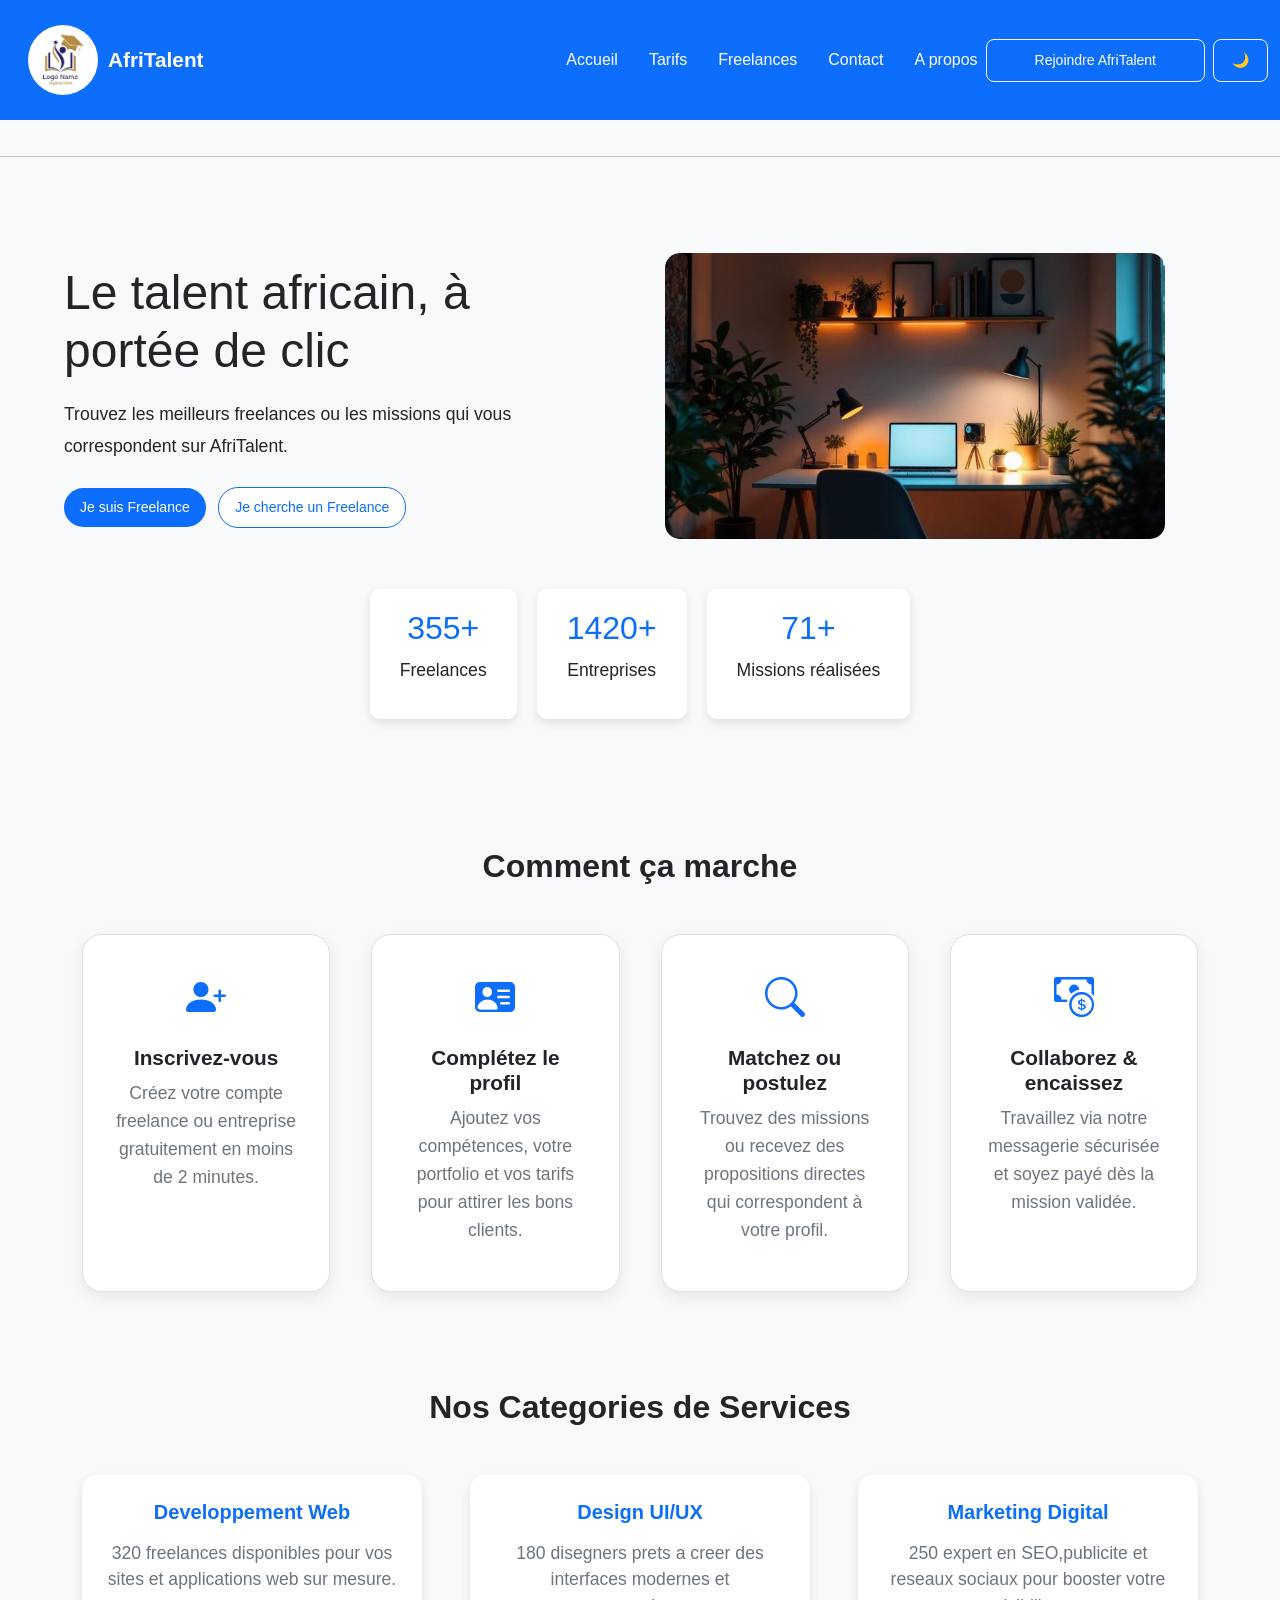
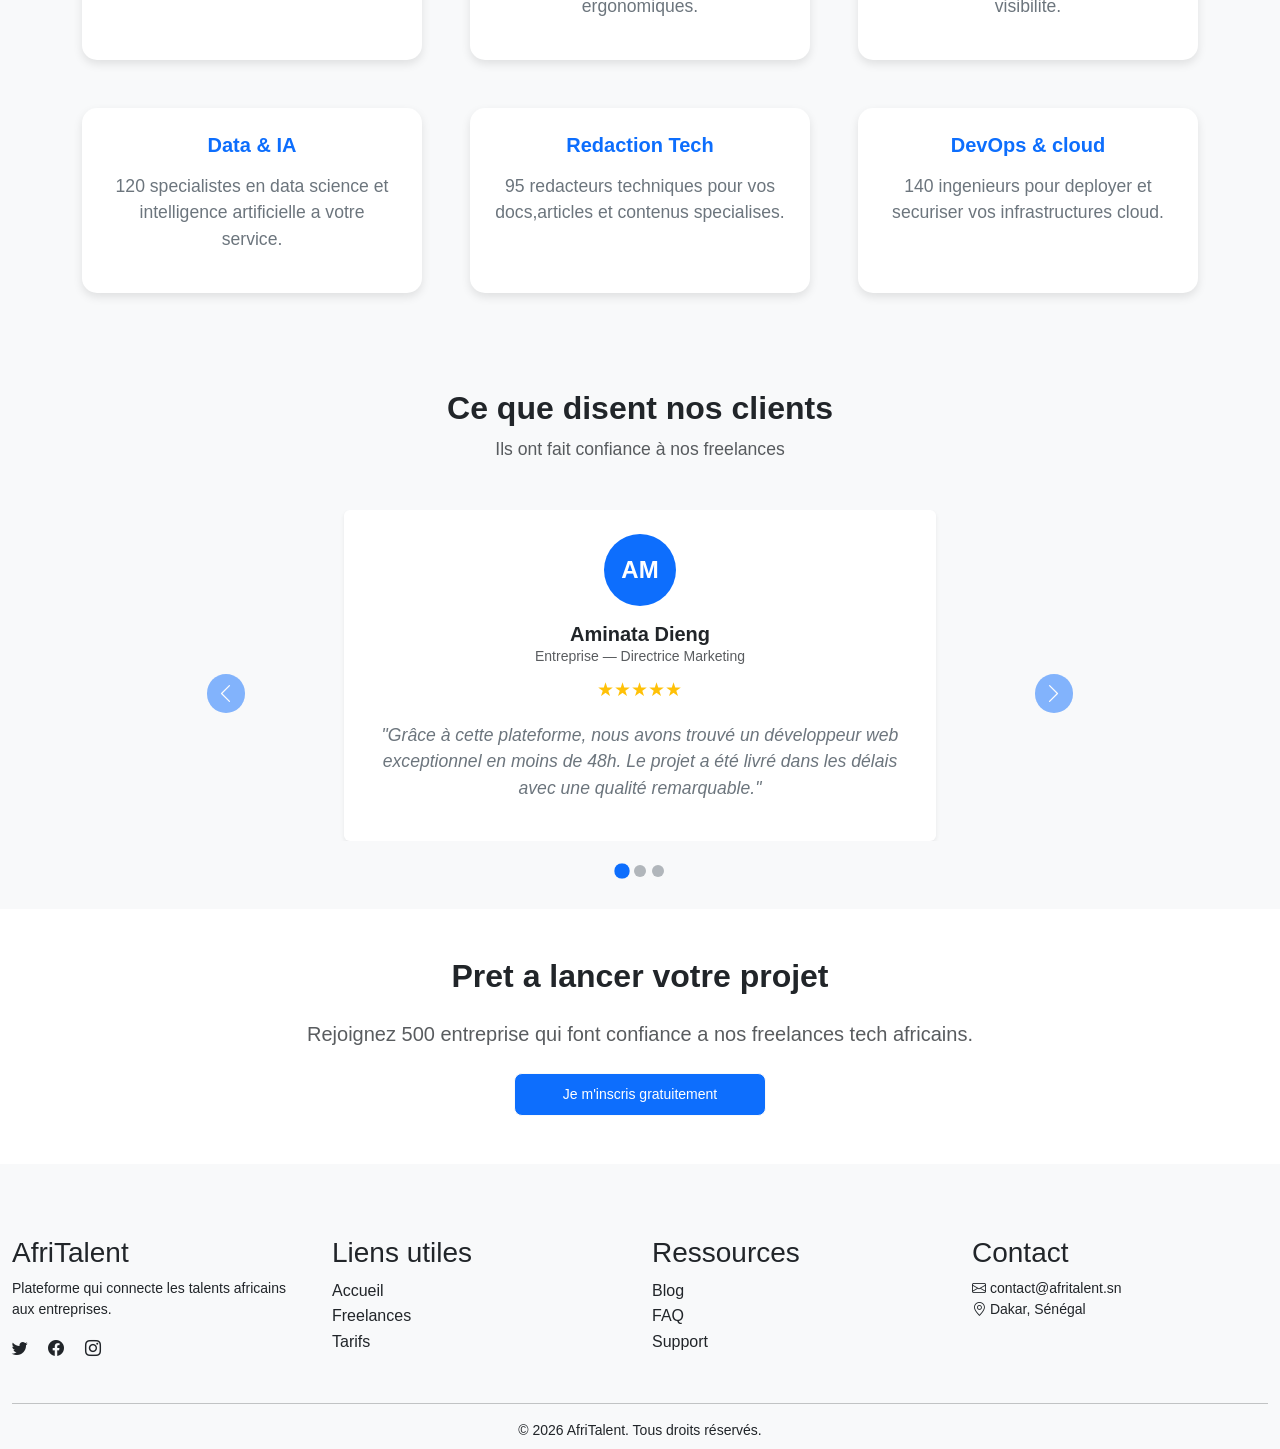
==== commit a8c4d6c9: "COMMIT10:Message : Déploiement : GitHub Pages activé, README finalisé et présentation PowerPoint ajo" ====
--- a/index.html
+++ b/index.html
@@ -41,7 +41,7 @@
             <!-- Liens du menu -->
             <li class="nav-item"><a class="nav-link" href="index.html">Accueil</a></li>
             <li class="nav-item"><a class="nav-link" href="tarifs.html">Tarifs</a></li>
-            <li class="nav-item"><a class="nav-link" href="Freelances.html">Freelances</a></li>
+            <li class="nav-item"><a class="nav-link" href="freelances.html">Freelances</a></li>
             <li class="nav-item"><a class="nav-link" href="contact.html">Contact</a></li>
             <li class="nav-item"><a class="nav-link" href="about.html">A propos</a></li>
             <!-- Bouton Rejoindre AfriTalent -->
@@ -62,454 +62,452 @@
 
     </nav>
     </header>
-    <!-- ===================CONTENU PRINCIPAL===================== -->
-    <main>
-      <hr>
-      <!-- =================================SECTION HERO======================= -->
-      <section class="hero fade-in" id="Accueil">
-
-        <div class="hero-container">
-          <!-- texte principale -->
-          <div class="hero-text">
-            <h1>Le talent africain, à portée de clic</h1>
-
-            <p>
-              Trouvez les meilleurs freelances ou les missions
-              qui vous correspondent sur AfriTalent.
-            </p>
-            <!-- Boutton ACTION -->
-            <div class="hero-buttons">
-
-              <a href="freelances.html" class="btn1">Je suis Freelance</a>
-              <a href="freelances.html" class="btn2">Je cherche un Freelance</a>
-            </div>
-          </div>
-          <!-- Image HERO -->
-          <div class="hero-image">
-            <img src="images/kodi.jpg" alt="Illustration AfriTalent">
-          </div>
-
-        </div>
-        <!-- Statistique plateform  -->
-        <div class="hero-stats">
-          <div class="stat-card">
-            <h3>500+</h3>
-            <p>Freelances</p>
-          </div>
-
-          <div class="stat-card">
-            <h3>2000+</h3>
-            <p>Entreprises</p>
-          </div>
-
-          <div class="stat-card">
-            <h3>100+</h3>
-            <p>Missions réalisées</p>
-          </div>
-        </div>
-
-      </section>
-
-      <!-- SECTION « COMMENT ÇA MARCHE » -->
-      <section id="comment-ca-marche" class="py-5">
-        <!-- container Booststrap pour centrer le contenus -->
-        <div class="container">
-          <!-- Titre pricipal de la section -->
-          <h2 class="text-center mb-5">
-            <strong>Comment ça marche</strong>
-          </h2>
-          <!-- Ligne Boostrap contenant les different etapes -->
-          <div class="row text-center g-3">
-            <!-- =====================    ETAPE1   :INSCRIPTION ================ -->
-            <div class="col-md-3">
-              <!-- carte etape 1 -->
-              <div class="card h-100 border">
-                <div class="card-body">
-                  <!-- Icones Incriprtion -->
-                  <i class="bi bi-person-plus-fill fs-1"></i>
-                  <!-- titre  -->
-                  <h3 class="mt-3">Inscrivez-vous</h3>
-                  <!-- descrption  -->
-                  <p>
-                    Créez votre compte freelance ou entreprise
-                    gratuitement en moins de 2 minutes.
-                  </p>
-                </div>
-              </div>
-            </div>
-            <!-- ============= ETAPE 2:COMPLETER PROFIL ============= -->
-            <div class="col-md-3">
-              <!-- carte etape 2 -->
-              <div class="card h-100 border">
-                <div class="card-body">
-                  <!-- Icone profil -->
-                  <i class="bi bi-person-vcard-fill fs-1"></i>
-                  <!-- Titre  -->
-                  <h3 class="mt-3">Complétez le profil</h3>
-                  <!-- Description  -->
-                  <p>
-                    Ajoutez vos compétences, votre portfolio et vos tarifs
-                    pour attirer les bons clients.
-                  </p>
-                </div>
-              </div>
-            </div>
-            <!-- ========================   ETAPE 3: RECHERCHE MISSION============== -->
-            <div class="col-md-3">
-              <!-- carte   etapes 3  -->
-              <div class="card h-100 border">
-                <div class="card-body">
-                  <!-- icone recherche  -->
-                  <i class="bi bi-search fs-1"></i>
-                  <!-- Titre  -->
-                  <h3 class="mt-3">Matchez ou postulez</h3>
-                  <!-- Description  -->
-                  <p>
-                    Trouvez des missions ou recevez des propositions
-                    directes qui correspondent à votre profil.
-                  </p>
-                </div>
-              </div>
-            </div>
-            <!-- ===========================ETAPES 4:COLABORATION ET PAIEMENT======= -->
-            <div class="col-md-3">
-              <!-- carte etapes 4  -->
-              <div class="card h-100 border">
-                <div class="card-body">
-                  <!-- Icone paiement  -->
-                  <i class="bi bi-cash-coin fs-1"></i>
-                  <!-- Titre  -->
-                  <h3 class="mt-3">Collaborez & encaissez</h3>
-                  <!-- Description  -->
-                  <p>
-                    Travaillez via notre messagerie sécurisée et soyez
-                    payé dès la mission validée.
-                  </p>
-                </div>
-              </div>
-            </div>
-
-          </div>
-
-        </div>
-      </section>
-
-
-      <!-- section categories de service -->
-
-
-      <section id="categories-services" class="py-5">
-        <!-- conteneur principal Boostrap  -->
-        <div class="container">
-          <!-- Titre de la section  -->
-          <h2 class="text-center mb-5"><strong> Nos Categories de Services</strong></h2>
-          <!-- Ligne contenant toutes les categories  -->
-          <div class="row g-5">
-            <!-- =====================Carte 1:Developpement web ============= -->
-
-
+  <!-- ===================CONTENU PRINCIPAL===================== -->
+  <main>
+    <hr>
+    <!-- =================================SECTION HERO======================= -->
+    <section class="hero fade-in" id="Accueil">
+
+      <div class="hero-container">
+        <!-- texte principale -->
+        <div class="hero-text">
+          <h1>Le talent africain, à portée de clic</h1>
+
+          <p>
+            Trouvez les meilleurs freelances ou les missions
+            qui vous correspondent sur AfriTalent.
+          </p>
+          <!-- Boutton ACTION -->
+          <div class="hero-buttons">
+
+            <a href="freelances.html" class="btn1">Je suis Freelance</a>
+            <a href="freelances.html" class="btn2">Je cherche un Freelance</a>
+          </div>
+        </div>
+        <!-- Image HERO -->
+        <div class="hero-image">
+          <img src="images/kodi.jpg" alt="Illustration AfriTalent">
+        </div>
+
+      </div>
+      <!-- Statistique plateform  -->
+      <div class="hero-stats">
+        <div class="stat-card">
+          <h3>500+</h3>
+          <p>Freelances</p>
+        </div>
+
+        <div class="stat-card">
+          <h3>2000+</h3>
+          <p>Entreprises</p>
+        </div>
+
+        <div class="stat-card">
+          <h3>100+</h3>
+          <p>Missions réalisées</p>
+        </div>
+      </div>
+
+    </section>
+
+    <!-- SECTION « COMMENT ÇA MARCHE » -->
+    <section id="comment-ca-marche" class="py-5">
+      <!-- container Booststrap pour centrer le contenus -->
+      <div class="container">
+        <!-- Titre pricipal de la section -->
+        <h2 class="text-center mb-5">
+          <strong>Comment ça marche</strong>
+        </h2>
+        <!-- Ligne Boostrap contenant les different etapes -->
+        <div class="row text-center g-3">
+          <!-- =====================    ETAPE1   :INSCRIPTION ================ -->
+          <div class="col-md-3">
+            <!-- carte etape 1 -->
+            <div class="card h-100 border">
+              <div class="card-body">
+                <!-- Icones Incriprtion -->
+                <i class="bi bi-person-plus-fill fs-1"></i>
+                <!-- titre  -->
+                <h3 class="mt-3">Inscrivez-vous</h3>
+                <!-- descrption  -->
+                <p>
+                  Créez votre compte freelance ou entreprise
+                  gratuitement en moins de 2 minutes.
+                </p>
+              </div>
+            </div>
+          </div>
+          <!-- ============= ETAPE 2:COMPLETER PROFIL ============= -->
+          <div class="col-md-3">
+            <!-- carte etape 2 -->
+            <div class="card h-100 border">
+              <div class="card-body">
+                <!-- Icone profil -->
+                <i class="bi bi-person-vcard-fill fs-1"></i>
+                <!-- Titre  -->
+                <h3 class="mt-3">Complétez le profil</h3>
+                <!-- Description  -->
+                <p>
+                  Ajoutez vos compétences, votre portfolio et vos tarifs
+                  pour attirer les bons clients.
+                </p>
+              </div>
+            </div>
+          </div>
+          <!-- ========================   ETAPE 3: RECHERCHE MISSION============== -->
+          <div class="col-md-3">
+            <!-- carte   etapes 3  -->
+            <div class="card h-100 border">
+              <div class="card-body">
+                <!-- icone recherche  -->
+                <i class="bi bi-search fs-1"></i>
+                <!-- Titre  -->
+                <h3 class="mt-3">Matchez ou postulez</h3>
+                <!-- Description  -->
+                <p>
+                  Trouvez des missions ou recevez des propositions
+                  directes qui correspondent à votre profil.
+                </p>
+              </div>
+            </div>
+          </div>
+          <!-- ===========================ETAPES 4:COLABORATION ET PAIEMENT======= -->
+          <div class="col-md-3">
+            <!-- carte etapes 4  -->
+            <div class="card h-100 border">
+              <div class="card-body">
+                <!-- Icone paiement  -->
+                <i class="bi bi-cash-coin fs-1"></i>
+                <!-- Titre  -->
+                <h3 class="mt-3">Collaborez & encaissez</h3>
+                <!-- Description  -->
+                <p>
+                  Travaillez via notre messagerie sécurisée et soyez
+                  payé dès la mission validée.
+                </p>
+              </div>
+            </div>
+          </div>
+
+        </div>
+
+      </div>
+    </section>
+
+
+    <!-- section categories de service -->
+
+
+    <section id="categories-services" class="py-5">
+      <!-- conteneur principal Boostrap  -->
+      <div class="container">
+        <!-- Titre de la section  -->
+        <h2 class="text-center mb-5"><strong> Nos Categories de Services</strong></h2>
+        <!-- Ligne contenant toutes les categories  -->
+        <div class="row g-5">
+          <!-- =====================Carte 1:Developpement web ============= -->
+
+
+          <!-- <div class="col-lg-4 col-md-6"> -->
+          <div class="col-12 col-md-6 col-lg-4">
+
+            <article class="service-card text-center">
+              <!-- NOM DU Services -->
+              <h3 class="h5 mb-3"><strong> Developpement Web </strong></h3>
+              <!-- DESCRIPTION  -->
+              <p class="text-secondary">320 freelances disponibles pour vos sites et applications web sur mesure.</p>
+            </article>
+
+          </div>
+          <!-- <div class="col-lg-4 col-md-6"> -->
+          <!-- ========================= CARTE 2:DESIGN/UI/UX================ -->
+          <div class="col-12 col-md-6 col-lg-4">
+            <article class="service-card text-center">
+              <!-- Nom du service  -->
+              <h3 class="h5 mb-3"><strong> Design UI/UX </strong></h3>
+              <!-- Description  -->
+              <p class="text-secondary">180 disegners prets a creer des interfaces modernes et ergonomiques.</p>
+            </article>
+
+          </div>
+          <!-- ======================= CARTE 3:Marketing Digital ============= -->
+          <div class="col-12 col-md-6 col-lg-4">
             <!-- <div class="col-lg-4 col-md-6"> -->
-            <div class="col-12 col-md-6 col-lg-4">
-
-              <article class="service-card text-center">
-                <!-- NOM DU Services -->
-                <h3 class="h5 mb-3"><strong> Developpement Web </strong></h3>
-                <!-- DESCRIPTION  -->
-                <p class="text-secondary">320 freelances disponibles pour vos sites et applications web sur mesure.</p>
-              </article>
-
-            </div>
-            <!-- <div class="col-lg-4 col-md-6"> -->
-            <!-- ========================= CARTE 2:DESIGN/UI/UX================ -->
-            <div class="col-12 col-md-6 col-lg-4">
-              <article class="service-card text-center">
-                <!-- Nom du service  -->
-                <h3 class="h5 mb-3"><strong> Design UI/UX </strong></h3>
-                <!-- Description  -->
-                <p class="text-secondary">180 disegners prets a creer des interfaces modernes et ergonomiques.</p>
-              </article>
-
-            </div>
-            <!-- ======================= CARTE 3:Marketing Digital ============= -->
-            <div class="col-12 col-md-6 col-lg-4">
-              <!-- <div class="col-lg-4 col-md-6"> -->
-              <article class="service-card text-center">
-                <!-- Nom du service  -->
-                <h3 class="h5 mb-3"><strong>Marketing Digital</strong></h3>
-                <!-- Description  -->
-                <p class="text-secondary">250 expert en SEO,publicite et reseaux sociaux pour booster votre visibilite.
-                </p>
-              </article>
-
-            </div>
-            <!-- ===============CARTE 4:  DATA ET INTELLIGENCE ARTICIELLE============== -->
-            <div class="col-lg-4 col-md-6">
-              <article class="service-card text-center">
-                <!-- Nom du service  -->
-                <h3 class="h5 mb-3"><strong> Data & IA </strong></h3>
-                <!-- Description  -->
-                <p class="text-secondary">120 specialistes en data science et intelligence artificielle a votre service.
-                </p>
-              </article>
-
-            </div>
-            <!-- ====================CARTE 5:REDACTION TECHNIQUE =================== -->
-            <!-- <div class="col-lg-4 col-md-6"> -->
-            <div class="col-12 col-md-6 col-lg-4">
-              <article class="service-card text-center">
-                <!-- Nom du service  -->
-                <h3 class="h5 mb-3"><strong> Redaction Tech</strong></h3>
-                <p class="text-secondary">95 redacteurs techniques pour vos docs,articles et contenus specialises.</p>
-              </article>
-
-            </div>
-            <!-- ====================CARTE 6:DEvOPS ET CLOUD =================== -->
-            <!-- <div class="col-lg-4 col-md-6"> -->
-            <div class="col-12 col-md-6 col-lg-4">
-              <article class="service-card text-center">
-                <!-- Nom du service  -->
-                <h3 class="h5 mb-3"><strong> DevOps & cloud</strong> </h3>
-                <!-- Descriton  -->
-                <p class="text-secondary">140 ingenieurs pour deployer et securiser vos infrastructures cloud. </p>
-              </article>
-
-            </div>
-          </div>
-        </div>
-      </section>
-      <!-- < SECTION TEMOIGNAGES> -->
-
-      <section class="py-5 bg-light">
-        <div class="container">
-          <!-- TITRE  -->
-          <h2 class="text-center fw-bold mb-2">Ce que disent nos clients</h2>
-          <p class="text-center text-muted mb-5">
-            Ils ont fait confiance à nos freelances
-          </p>
-          <!-- carousel Boostrap  -->
-
-          <div id="carouselTemoignages" class="carousel slide" data-bs-ride="carousel">
-            <div class="carousel-inner">
-              <!-- Temoignages 1  -->
-              <div class="carousel-item active">
-                <div class="row justify-content-center">
-                  <div class="col-md-8">
-                    <div class="card border-0 shadow-sm p-4 text-center">
-                      <!-- Avatar  -->
-                      <div class="d-flex justify-content-center mb-3">
-                        <div
-                          class="rounded-circle bg-primary text-white d-flex align-items-center justify-content-center fw-bold"
-                          style="width: 72px; height: 72px; font-size: 1.5rem">
-                          AM
-                        </div>
+            <article class="service-card text-center">
+              <!-- Nom du service  -->
+              <h3 class="h5 mb-3"><strong>Marketing Digital</strong></h3>
+              <!-- Description  -->
+              <p class="text-secondary">250 expert en SEO,publicite et reseaux sociaux pour booster votre visibilite.
+              </p>
+            </article>
+
+          </div>
+          <!-- ===============CARTE 4:  DATA ET INTELLIGENCE ARTICIELLE============== -->
+          <div class="col-lg-4 col-md-6">
+            <article class="service-card text-center">
+              <!-- Nom du service  -->
+              <h3 class="h5 mb-3"><strong> Data & IA </strong></h3>
+              <!-- Description  -->
+              <p class="text-secondary">120 specialistes en data science et intelligence artificielle a votre service.
+              </p>
+            </article>
+
+          </div>
+          <!-- ====================CARTE 5:REDACTION TECHNIQUE =================== -->
+          <!-- <div class="col-lg-4 col-md-6"> -->
+          <div class="col-12 col-md-6 col-lg-4">
+            <article class="service-card text-center">
+              <!-- Nom du service  -->
+              <h3 class="h5 mb-3"><strong> Redaction Tech</strong></h3>
+              <p class="text-secondary">95 redacteurs techniques pour vos docs,articles et contenus specialises.</p>
+            </article>
+
+          </div>
+          <!-- ====================CARTE 6:DEvOPS ET CLOUD =================== -->
+          <!-- <div class="col-lg-4 col-md-6"> -->
+          <div class="col-12 col-md-6 col-lg-4">
+            <article class="service-card text-center">
+              <!-- Nom du service  -->
+              <h3 class="h5 mb-3"><strong> DevOps & cloud</strong> </h3>
+              <!-- Descriton  -->
+              <p class="text-secondary">140 ingenieurs pour deployer et securiser vos infrastructures cloud. </p>
+            </article>
+
+          </div>
+        </div>
+      </div>
+    </section>
+    <!-- < SECTION TEMOIGNAGES> -->
+
+    <section class="py-5 bg-light">
+      <div class="container">
+        <!-- TITRE  -->
+        <h2 class="text-center fw-bold mb-2">Ce que disent nos clients</h2>
+        <p class="text-center text-muted mb-5">
+          Ils ont fait confiance à nos freelances
+        </p>
+        <!-- carousel Boostrap  -->
+
+        <div id="carouselTemoignages" class="carousel slide" data-bs-ride="carousel">
+          <div class="carousel-inner">
+            <!-- Temoignages 1  -->
+            <div class="carousel-item active">
+              <div class="row justify-content-center">
+                <div class="col-md-8">
+                  <div class="card border-0 shadow-sm p-4 text-center">
+                    <!-- Avatar  -->
+                    <div class="d-flex justify-content-center mb-3">
+                      <div
+                        class="rounded-circle bg-primary text-white d-flex align-items-center justify-content-center fw-bold"
+                        style="width: 72px; height: 72px; font-size: 1.5rem">
+                        AM
                       </div>
-                      <!-- Information du client  -->
-                      <h5 class="mb-0 fw-semibold">Aminata Dieng</h5>
-                      <p class="text-muted small mb-2">
-                        Entreprise — Directrice Marketing
-                      </p>
-                      <!-- Note  -->
-                      <div class="text-warning mb-3">
-                        &#9733;&#9733;&#9733;&#9733;&#9733;
-                      </div>
-                      <!-- Avis  -->
-                      <p class="fst-italic text-secondary">
-                        "Grâce à cette plateforme, nous avons trouvé un
-                        développeur web exceptionnel en moins de 48h. Le projet a
-                        été livré dans les délais avec une qualité remarquable."
-                      </p>
                     </div>
+                    <!-- Information du client  -->
+                    <h5 class="mb-0 fw-semibold">Aminata Dieng</h5>
+                    <p class="text-muted small mb-2">
+                      Entreprise — Directrice Marketing
+                    </p>
+                    <!-- Note  -->
+                    <div class="text-warning mb-3">
+                      &#9733;&#9733;&#9733;&#9733;&#9733;
+                    </div>
+                    <!-- Avis  -->
+                    <p class="fst-italic text-secondary">
+                      "Grâce à cette plateforme, nous avons trouvé un
+                      développeur web exceptionnel en moins de 48h. Le projet a
+                      été livré dans les délais avec une qualité remarquable."
+                    </p>
                   </div>
                 </div>
               </div>
-              <!-- Temoignages 2 -->
-
-              <div class="carousel-item">
-                <div class="row justify-content-center">
-                  <div class="col-md-8">
-                    <div class="card border-0 shadow-sm p-4 text-center">
-                      <!-- AVATAR  -->
-                      <div class="d-flex justify-content-center mb-3">
-                        <div
-                          class="rounded-circle bg-success text-white d-flex align-items-center justify-content-center fw-bold"
-                          style="width: 72px; height: 72px; font-size: 1.5rem">
-                          AD
-                        </div>
+            </div>
+            <!-- Temoignages 2 -->
+
+            <div class="carousel-item">
+              <div class="row justify-content-center">
+                <div class="col-md-8">
+                  <div class="card border-0 shadow-sm p-4 text-center">
+                    <!-- AVATAR  -->
+                    <div class="d-flex justify-content-center mb-3">
+                      <div
+                        class="rounded-circle bg-success text-white d-flex align-items-center justify-content-center fw-bold"
+                        style="width: 72px; height: 72px; font-size: 1.5rem">
+                        AD
                       </div>
-                      <!-- Infornation du client  -->
-                      <h5 class="mb-0 fw-semibold">Aissatou Diao</h5>
-                      <p class="text-muted small mb-2">
-                        Développeuse Front End & Entrepreneur
-                      </p>
-                      <!-- Note  -->
-                      <div class="text-warning mb-3">
-                        &#9733;&#9733;&#9733;&#9733;&#9734;
-                      </div>
-                      <!-- Avis  -->
-                      <p class="fst-italic text-secondary">
-                        "Une plateforme très bien faite. Les clients sont sérieux
-                        et les paiements toujours à temps. Je recommande vivement
-                        !"
-                      </p>
                     </div>
+                    <!-- Infornation du client  -->
+                    <h5 class="mb-0 fw-semibold">Aissatou Diao</h5>
+                    <p class="text-muted small mb-2">
+                      Développeuse Front End & Entrepreneur
+                    </p>
+                    <!-- Note  -->
+                    <div class="text-warning mb-3">
+                      &#9733;&#9733;&#9733;&#9733;&#9734;
+                    </div>
+                    <!-- Avis  -->
+                    <p class="fst-italic text-secondary">
+                      "Une plateforme très bien faite. Les clients sont sérieux
+                      et les paiements toujours à temps. Je recommande vivement
+                      !"
+                    </p>
                   </div>
                 </div>
               </div>
-              <!-- Temoignages 3 -->
-              <div class="carousel-item">
-                <div class="row justify-content-center">
-                  <div class="col-md-8">
-                    <div class="card border-0 shadow-sm p-4 text-center">
-                      <!-- Avatar  -->
-                      <div class="d-flex justify-content-center mb-3">
-                        <div
-                          class="rounded-circle bg-warning text-white d-flex align-items-center justify-content-center fw-bold"
-                          style="width: 72px; height: 72px; font-size: 1.5rem">
-                          NF
-                        </div>
+            </div>
+            <!-- Temoignages 3 -->
+            <div class="carousel-item">
+              <div class="row justify-content-center">
+                <div class="col-md-8">
+                  <div class="card border-0 shadow-sm p-4 text-center">
+                    <!-- Avatar  -->
+                    <div class="d-flex justify-content-center mb-3">
+                      <div
+                        class="rounded-circle bg-warning text-white d-flex align-items-center justify-content-center fw-bold"
+                        style="width: 72px; height: 72px; font-size: 1.5rem">
+                        NF
                       </div>
-                      <!-- Information du client  -->
-                      <h5 class="mb-0 fw-semibold">Ndeye Fatou</h5>
-                      <p class="text-muted small mb-2">
-                        Entrepreneur — Gestionnaire de projet
-                      </p>
-                      <!-- Note  -->
-                      <div class="text-warning mb-3">
-                        &#9733;&#9733;&#9733;&#9733;&#9733;
-                      </div>
-                      <!-- Avis  -->
-                      <p class="fst-italic text-secondary">
-                        "Le meilleur investissement pour notre startup. Nos
-                        freelances en développement IA ont transformé nos
-                        processus métier."
-                      </p>
                     </div>
+                    <!-- Information du client  -->
+                    <h5 class="mb-0 fw-semibold">Ndeye Fatou</h5>
+                    <p class="text-muted small mb-2">
+                      Entrepreneur — Gestionnaire de projet
+                    </p>
+                    <!-- Note  -->
+                    <div class="text-warning mb-3">
+                      &#9733;&#9733;&#9733;&#9733;&#9733;
+                    </div>
+                    <!-- Avis  -->
+                    <p class="fst-italic text-secondary">
+                      "Le meilleur investissement pour notre startup. Nos
+                      freelances en développement IA ont transformé nos
+                      processus métier."
+                    </p>
                   </div>
                 </div>
               </div>
             </div>
-            <!-- Boutton precedent / suivant  -->
-            <button class="carousel-control-prev" type="button" data-bs-target="#carouselTemoignages"
-              data-bs-slide="prev">
-              <span class="carousel-control-prev-icon"></span>
-              <span class="visually-hidden">Précédent</span>
-            </button>
-            <button class="carousel-control-next" type="button" data-bs-target="#carouselTemoignages"
-              data-bs-slide="next">
-              <span class="carousel-control-next-icon"></span>
-              <span class="visually-hidden">Suivant</span>
-            </button>
-            <div class="carousel-indicators position-relative mt-4">
-              <button type="button" data-bs-target="#carouselTemoignages" data-bs-slide-to="0" class="active bg-primary"
-                aria-current="true" style="
+          </div>
+          <!-- Boutton precedent / suivant  -->
+          <button class="carousel-control-prev" type="button" data-bs-target="#carouselTemoignages"
+            data-bs-slide="prev">
+            <span class="carousel-control-prev-icon"></span>
+            <span class="visually-hidden">Précédent</span>
+          </button>
+          <button class="carousel-control-next" type="button" data-bs-target="#carouselTemoignages"
+            data-bs-slide="next">
+            <span class="carousel-control-next-icon"></span>
+            <span class="visually-hidden">Suivant</span>
+          </button>
+          <div class="carousel-indicators position-relative mt-4">
+            <button type="button" data-bs-target="#carouselTemoignages" data-bs-slide-to="0" class="active bg-primary"
+              aria-current="true" style="
                 width: 10px;
                 height: 10px;
                 border-radius: 50%;
                 border: none;
               "></button>
-              <!-- INDICATEUR  -->
-              <button type="button" data-bs-target="#carouselTemoignages" data-bs-slide-to="1" class="bg-secondary"
-                style="
+            <!-- INDICATEUR  -->
+            <button type="button" data-bs-target="#carouselTemoignages" data-bs-slide-to="1" class="bg-secondary" style="
                 width: 10px;
                 height: 10px;
                 border-radius: 50%;
                 border: none;
               "></button>
-              <button type="button" data-bs-target="#carouselTemoignages" data-bs-slide-to="2" class="bg-secondary"
-                style="
+            <button type="button" data-bs-target="#carouselTemoignages" data-bs-slide-to="2" class="bg-secondary" style="
                 width: 10px;
                 height: 10px;
                 border-radius: 50%;
                 border: none;
               "></button>
-            </div>
-          </div>
-        </div>
-      </section>
-
-      <!-- SECTION  APPEL A L'ACTION (CTA) -->
-      <section id="cta" class="py-5 bg-white text-center ">
-        <div class="container">
-          <!-- Titre principal  -->
-          <h2 class="fw-bold mb-4">Pret a lancer votre projet</h2>
-          <!-- texte descriptif  -->
-          <p class="lead mb-4 text-muted"><strong> Rejoignez 500 entreprise qui font confiance a nos freelances tech
-              africains.</strong></p>
-          <!-- Boutton d'inscription  -->
-          <div class="col-lg-6 mx-auto">
-            <a href="contact.html" class="btn btn-light btn-lg px-5">
-              Je m'inscris gratuitement
-            </a>
-      </div>
-      </div>
-      </section>
-    </main>
-    <!-- /Section FOOTER// -->
-
-    <footer class=" pt-4 pb-2 mt-5">
-      <div class="container-fluid">
-        <div class="row">
-
-          <!-- Colonne 1 : presentation  AfriTalent -->
-          <div class="col-md-3 mb-3">
-            <h3>AfriTalent</h3>
-            <p class="small">Plateforme qui connecte les talents africains aux entreprises.</p>
-            <!-- RESEAUX SOCIAUX  -->
-            <a href="#" class="text-dark me-3"><i class="bi bi-twitter"></i></a>
-            <a href="#" class="text-dark me-3"><i class="bi bi-facebook"></i></a>
-            <a href="#" class="text-dark"><i class="bi bi-instagram"></i></a>
-          </div>
-
-          <!-- Colonne 2 : Liens utiles -->
-          <div class="col-md-3 mb-3">
-            <h3>Liens utiles</h3>
-            <ul class="list-unstyled">
-              <li><a href="index.html" class="text-dark text-decoration-none">Accueil</a></li>
-              <li><a href="freelances.html" class="text-dark text-decoration-none">Freelances</a></li>
-              <li><a href="tarifs.html" class="text-dark text-decoration-none">Tarifs</a></li>
-            </ul>
-          </div>
-
-          <!-- Colonne 3 : Ressources -->
-          <div class="col-md-3 mb-3">
-            <h3>Ressources</h3>
-            <ul class="list-unstyled">
-              <li><a href="#" class="text-dark text-decoration-none">Blog</a></li>
-              <li><a href="#" class="text-dark text-decoration-none">FAQ</a></li>
-              <li><a href="#" class="text-dark text-decoration-none">Support</a></li>
-            </ul>
-          </div>
-
-          <!-- Colonne 4 : Contact -->
-          <div class="col-md-3 mb-3">
-            <h3>Contact</h3>
-            <p class="small text-dark text-decoration-none">
-              <i class="bi bi-envelope"></i> contact@afritalent.sn<br>
-              <i class="bi bi-geo-alt"></i> Dakar, Sénégal
-            </p>
-          </div>
-
-        </div>
-
-        <!-- Ligne copyright avec année dynamique -->
-        <hr class="bg-secondary">
-        <p class="text-center small mb-0">
-          © <span id="year"></span> AfriTalent. Tous droits réservés.
-        </p>
-      </div>
-
-
-    </footer>
-    <script>
-      document.getElementById('year').textContent = new Date().getFullYear();
-    </script>
-    <link href="https://cdn.jsdelivr.net/npm/bootstrap-icons/font/bootstrap-icons.css" rel="stylesheet">
-
-
-
-
-
-    <script src="js/main.js"></script>
+          </div>
+        </div>
+      </div>
+    </section>
+
+    <!-- SECTION  APPEL A L'ACTION (CTA) -->
+    <section id="cta" class="py-5 bg-white text-center ">
+      <div class="container">
+        <!-- Titre principal  -->
+        <h2 class="fw-bold mb-4">Pret a lancer votre projet</h2>
+        <!-- texte descriptif  -->
+        <p class="lead mb-4 text-muted"><strong> Rejoignez 500 entreprise qui font confiance a nos freelances tech
+            africains.</strong></p>
+        <!-- Boutton d'inscription  -->
+        <div class="col-lg-6 mx-auto">
+          <a href="contact.html" class="btn btn-light btn-lg px-5">
+            Je m'inscris gratuitement
+          </a>
+        </div>
+      </div>
+    </section>
+  </main>
+  <!-- /Section FOOTER// -->
+
+  <footer class=" pt-4 pb-2 mt-5">
+    <div class="container-fluid">
+      <div class="row">
+
+        <!-- Colonne 1 : presentation  AfriTalent -->
+        <div class="col-md-3 mb-3">
+          <h3>AfriTalent</h3>
+          <p class="small">Plateforme qui connecte les talents africains aux entreprises.</p>
+          <!-- RESEAUX SOCIAUX  -->
+          <a href="#" class="text-dark me-3"><i class="bi bi-twitter"></i></a>
+          <a href="#" class="text-dark me-3"><i class="bi bi-facebook"></i></a>
+          <a href="#" class="text-dark"><i class="bi bi-instagram"></i></a>
+        </div>
+
+        <!-- Colonne 2 : Liens utiles -->
+        <div class="col-md-3 mb-3">
+          <h3>Liens utiles</h3>
+          <ul class="list-unstyled">
+            <li><a href="index.html" class="text-dark text-decoration-none">Accueil</a></li>
+            <li><a href="freelances.html" class="text-dark text-decoration-none">Freelances</a></li>
+            <li><a href="tarifs.html" class="text-dark text-decoration-none">Tarifs</a></li>
+          </ul>
+        </div>
+
+        <!-- Colonne 3 : Ressources -->
+        <div class="col-md-3 mb-3">
+          <h3>Ressources</h3>
+          <ul class="list-unstyled">
+            <li><a href="#" class="text-dark text-decoration-none">Blog</a></li>
+            <li><a href="#" class="text-dark text-decoration-none">FAQ</a></li>
+            <li><a href="#" class="text-dark text-decoration-none">Support</a></li>
+          </ul>
+        </div>
+
+        <!-- Colonne 4 : Contact -->
+        <div class="col-md-3 mb-3">
+          <h3>Contact</h3>
+          <p class="small text-dark text-decoration-none">
+            <i class="bi bi-envelope"></i> contact@afritalent.sn<br>
+            <i class="bi bi-geo-alt"></i> Dakar, Sénégal
+          </p>
+        </div>
+
+      </div>
+
+      <!-- Ligne copyright avec année dynamique -->
+      <hr class="bg-secondary">
+      <p class="text-center small mb-0">
+        © <span id="year"></span> AfriTalent. Tous droits réservés.
+      </p>
+    </div>
+
+
+  </footer>
+  <script>
+    document.getElementById('year').textContent = new Date().getFullYear();
+  </script>
+  <link href="https://cdn.jsdelivr.net/npm/bootstrap-icons/font/bootstrap-icons.css" rel="stylesheet">
+
+
+
+
+
+  <script src="js/main.js"></script>
 
 
 
